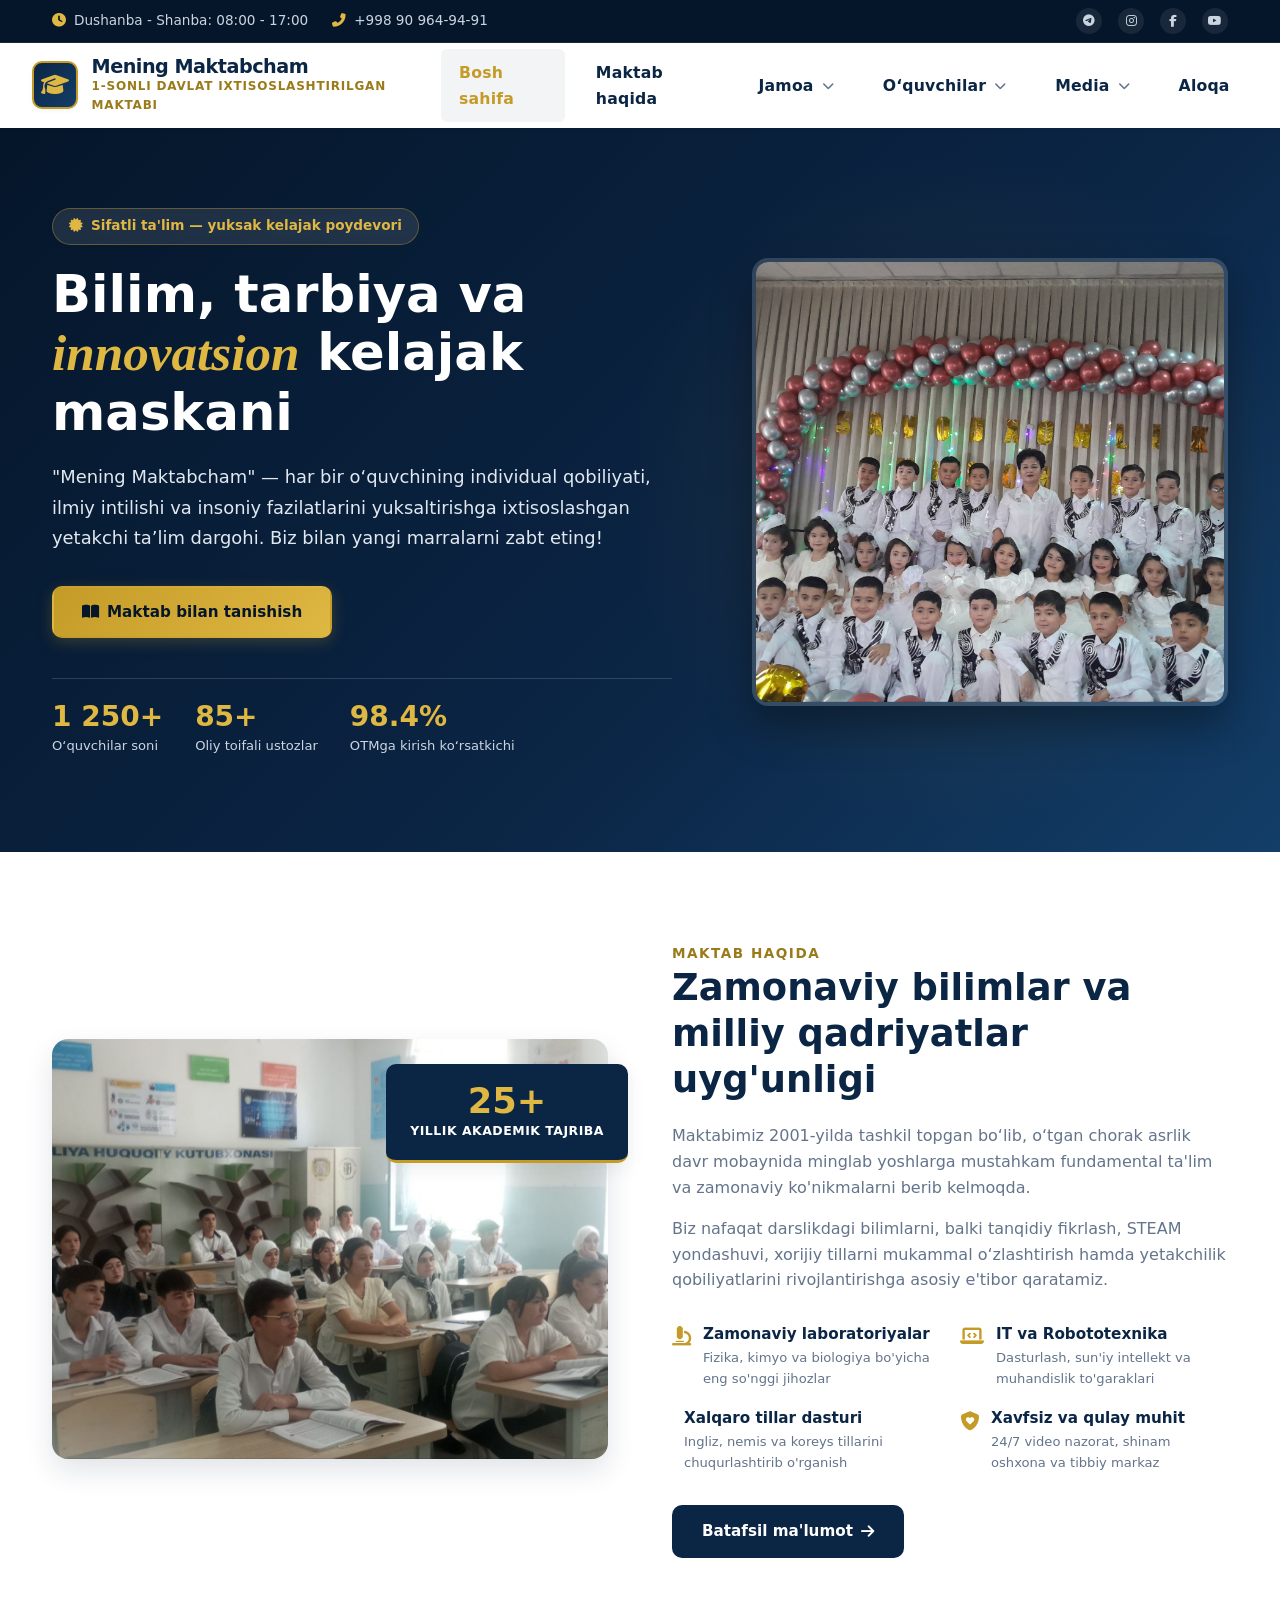
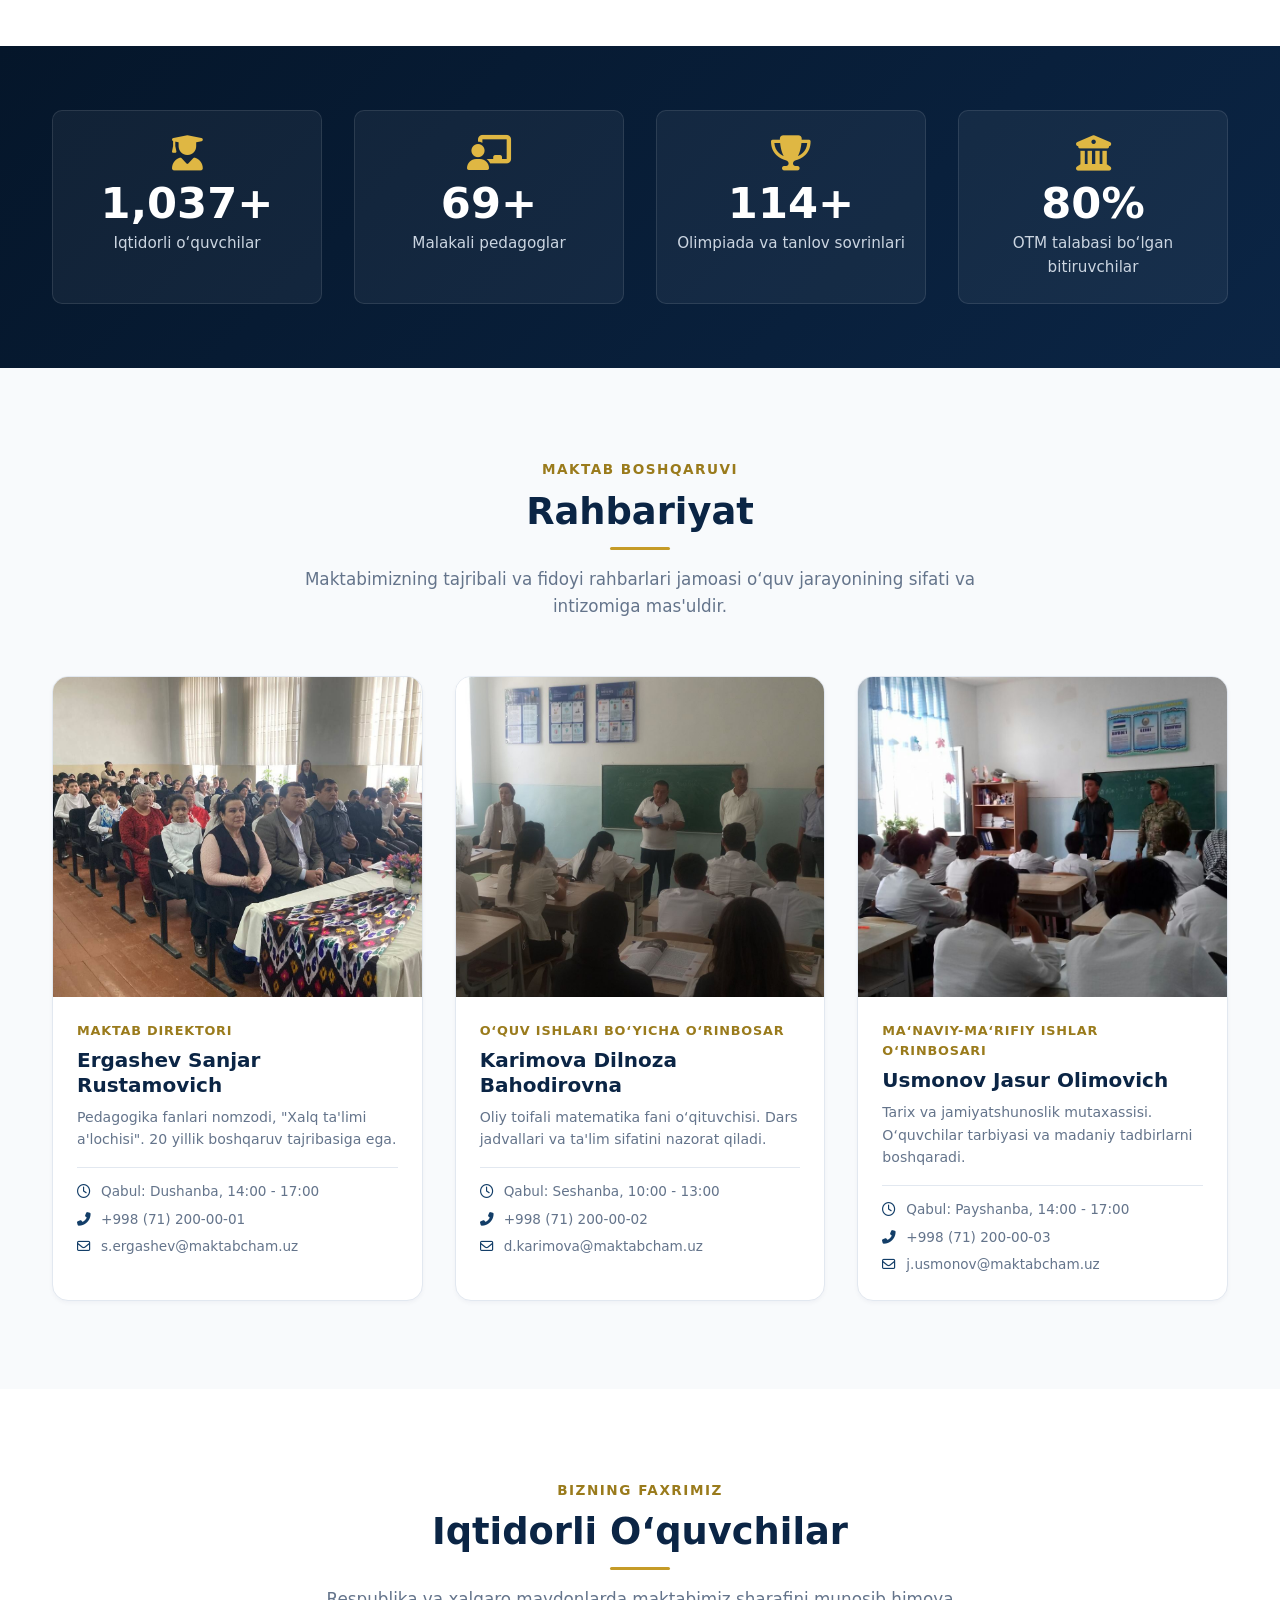
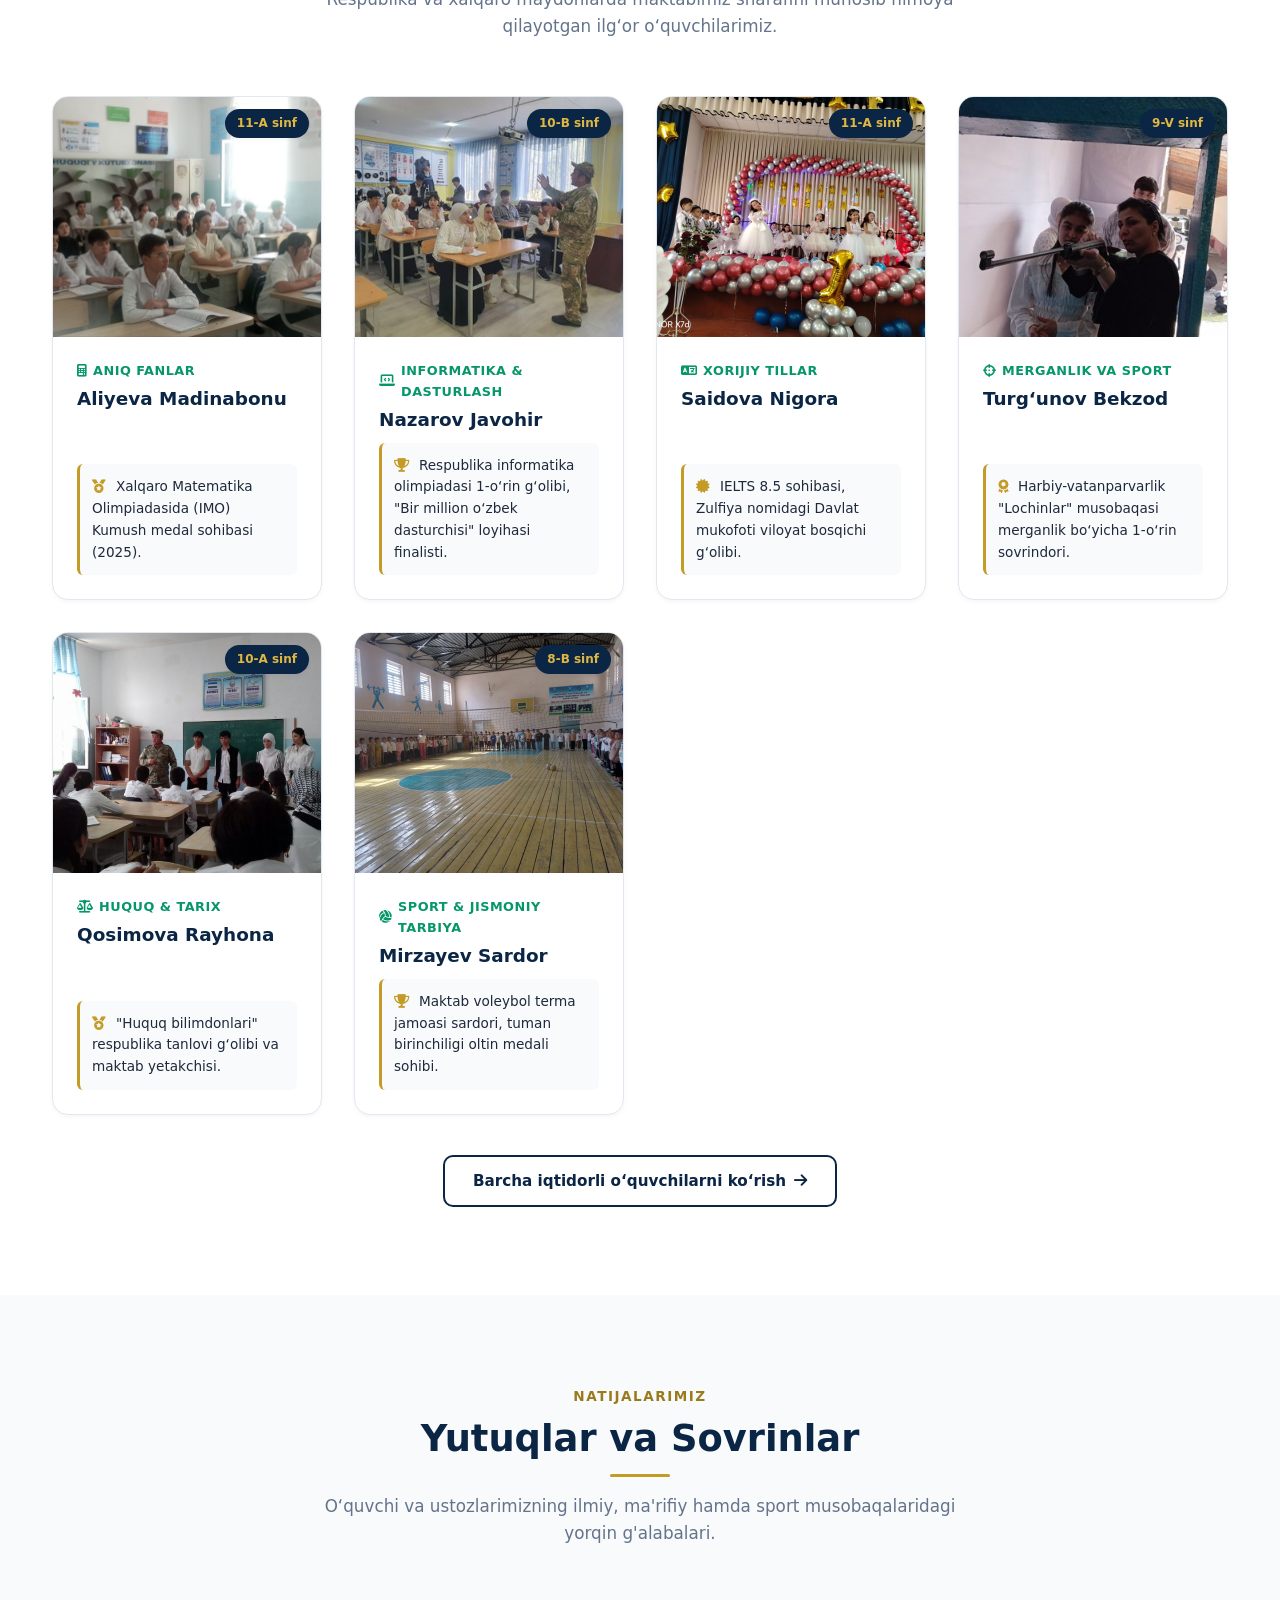
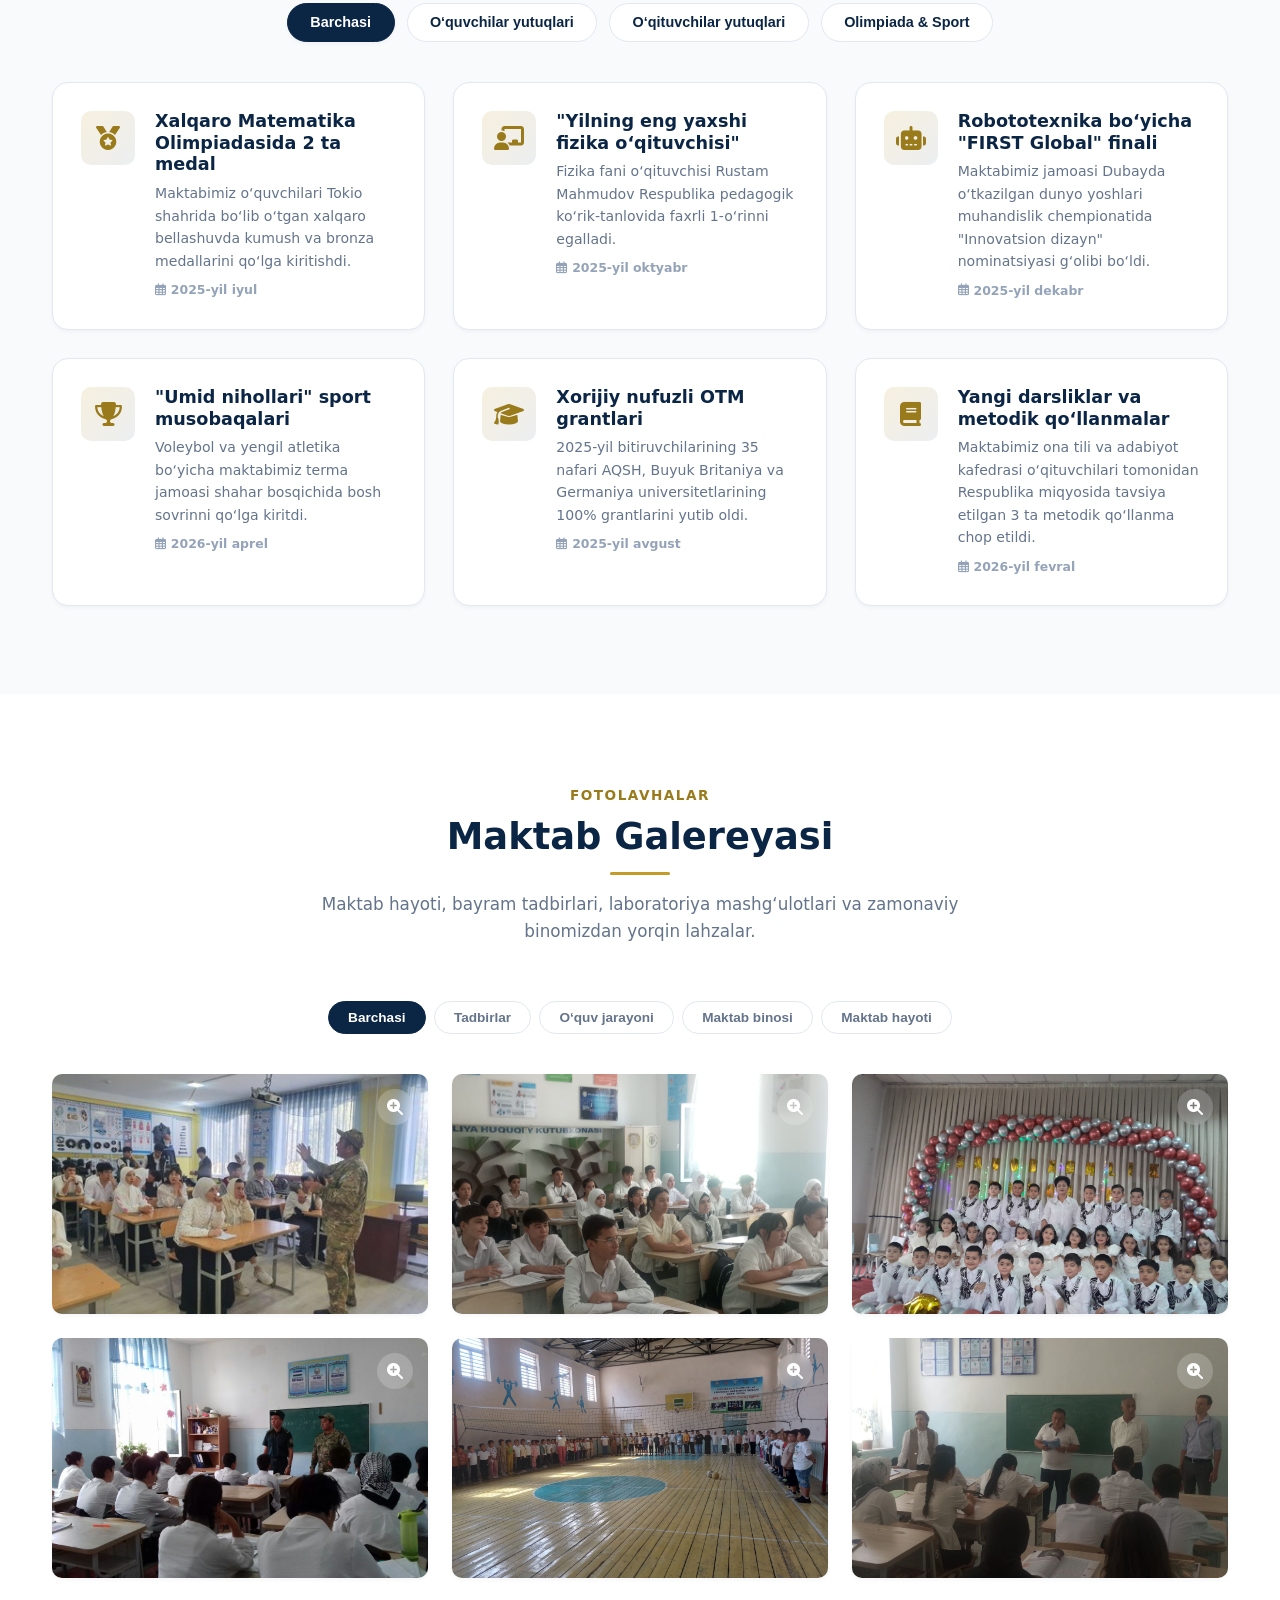
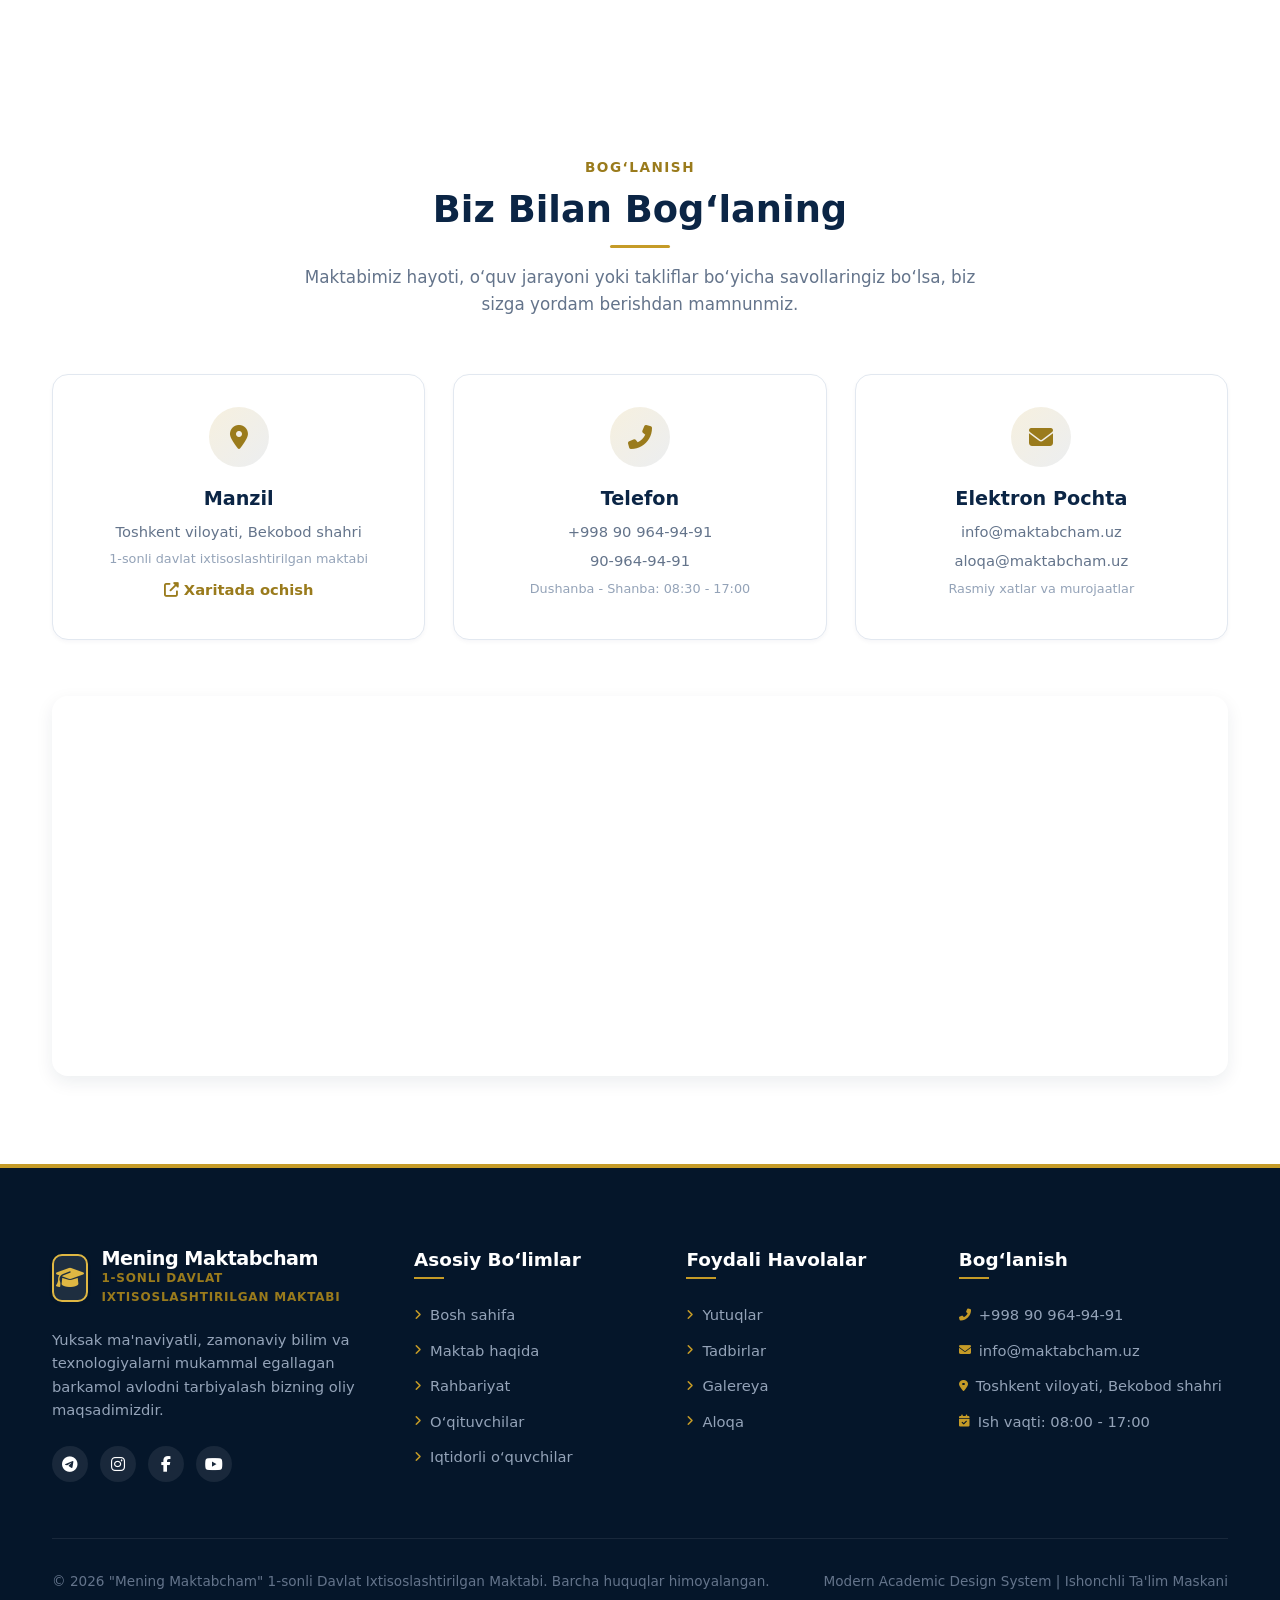
==== index.html @ 2c8b7057 "Add files via upload" ====
<!DOCTYPE html>
<html lang="uz">
<head>
  <meta charset="UTF-8">
  <meta name="viewport" content="width=device-width, initial-scale=1.0">
  <title>Mening Maktabcham — Zamonaviy Akademik Maktab</title>
  <!-- Favicon / Ikonka -->
  <link rel="icon" type="image/svg+xml" href="data:image/svg+xml,<svg xmlns='http://www.w3.org/2000/svg' viewBox='0 0 24 24' fill='%23C59B27'><path d='M12 3L1 9l4 2.18v6L12 21l7-3.82v-6l2-1.09V17h2V9L12 3zm6.82 6L12 12.72 5.18 9 12 5.28 18.82 9zM17 15.99l-5 2.73-5-2.73v-3.72L12 15l5-2.73v3.72z'/></svg>">
  <!-- FontAwesome Ikonkalari -->
  <link rel="stylesheet" href="https://cdnjs.cloudflare.com/ajax/libs/font-awesome/6.5.1/css/all.min.css">
  <!-- Asosiy CSS -->
  <link rel="stylesheet" href="css/style.css">
  <!-- Responsive CSS -->
  <link rel="stylesheet" href="css/responsive.css">
</head>
<body>

  <!-- ==================== 1. TOPBAR ==================== -->
  <div class="topbar">
    <div class="container">
      <div class="topbar-info">
        <span><i class="fas fa-clock"></i> Dushanba - Shanba: 08:00 - 17:00</span>
        <a href="tel:+998909649491"><i class="fas fa-phone-alt"></i> +998 90 964-94-91</a>
      </div>
      <div class="topbar-social">
        <a href="https://t.me" target="_blank" title="Telegram"><i class="fab fa-telegram-plane"></i></a>
        <a href="https://instagram.com" target="_blank" title="Instagram"><i class="fab fa-instagram"></i></a>
        <a href="https://facebook.com" target="_blank" title="Facebook"><i class="fab fa-facebook-f"></i></a>
        <a href="https://youtube.com" target="_blank" title="YouTube"><i class="fab fa-youtube"></i></a>
      </div>
    </div>
  </div>

  <!-- ==================== 2. NAVBAR ==================== -->
  <header class="navbar-wrapper">
    <div class="container">
      <nav class="navbar">
        <!-- Logo -->
        <a href="index.html" class="logo">
          <div class="logo-icon">
            <i class="fas fa-graduation-cap"></i>
          </div>
          <div class="logo-text">
            <span class="logo-title">Mening Maktabcham</span>
            <span class="logo-subtitle">1-sonli Davlat Ixtisoslashtirilgan Maktabi</span>
          </div>
        </a>

        <!-- Menyu punktlari -->
        <ul class="nav-menu">
          <li class="nav-item active">
            <a href="index.html" class="nav-link">Bosh sahifa</a>
          </li>
          <li class="nav-item">
            <a href="about.html" class="nav-link">Maktab haqida</a>
          </li>
          
          <!-- Dropdown: Jamoa -->
          <li class="nav-item has-dropdown">
            <a href="#" class="nav-link">
              Jamoa <i class="fas fa-chevron-down"></i>
            </a>
            <ul class="dropdown-menu">
              <li><a href="management.html" class="dropdown-item"><i class="fas fa-user-tie"></i> Rahbariyat</a></li>
              <li><a href="teachers.html" class="dropdown-item"><i class="fas fa-chalkboard-teacher"></i> O‘qituvchilar</a></li>
            </ul>
          </li>

          <!-- Dropdown: O'quvchilar -->
          <li class="nav-item has-dropdown">
            <a href="#" class="nav-link">
              O‘quvchilar <i class="fas fa-chevron-down"></i>
            </a>
            <ul class="dropdown-menu">
              <li><a href="students.html" class="dropdown-item"><i class="fas fa-user-graduate"></i> Iqtidorli o‘quvchilar</a></li>
              <li><a href="achievements.html" class="dropdown-item"><i class="fas fa-award"></i> Yutuqlar</a></li>
              <li><a href="events.html" class="dropdown-item"><i class="fas fa-calendar-alt"></i> Tadbirlar</a></li>
            </ul>
          </li>

          <!-- Dropdown: Media -->
          <li class="nav-item has-dropdown">
            <a href="#" class="nav-link">
              Media <i class="fas fa-chevron-down"></i>
            </a>
            <ul class="dropdown-menu">
              <li><a href="gallery.html" class="dropdown-item"><i class="fas fa-images"></i> Galereya</a></li>
            </ul>
          </li>

          <li class="nav-item">
            <a href="contact.html" class="nav-link">Aloqa</a>
          </li>
        </ul>

        <!-- Mobile Toggle -->
        <div class="nav-actions">
          <button class="mobile-toggle" aria-label="Menyuni ochish">
            <i class="fas fa-bars"></i>
          </button>
        </div>
      </nav>
    </div>
  </header>

  <!-- ==================== 3. HERO SECTION ==================== -->
  <section class="hero-section">
    <div class="container">
      <div class="hero-grid">
        <!-- Matn qismi -->
        <div class="hero-content">
          <div class="hero-badge">
            <i class="fas fa-certificate"></i> Sifatli ta'lim — yuksak kelajak poydevori
          </div>
          <h1 class="hero-title">
            Bilim, tarbiya va <span>innovatsion</span> kelajak maskani
          </h1>
          <p class="hero-desc">
            "Mening Maktabcham" — har bir o‘quvchining individual qobiliyati, ilmiy intilishi va insoniy fazilatlarini yuksaltirishga ixtisoslashgan yetakchi ta’lim dargohi. Biz bilan yangi marralarni zabt eting!
          </p>
          <div class="hero-btns">
            <a href="about.html" class="btn btn-primary">
              <i class="fas fa-book-open"></i> Maktab bilan tanishish
            </a>
          </div>
          <div class="hero-stats-row">
            <div class="hero-stat-item">
              <h4>1 250+</h4>
              <p>O‘quvchilar soni</p>
            </div>
            <div class="hero-stat-item">
              <h4>85+</h4>
              <p>Oliy toifali ustozlar</p>
            </div>
            <div class="hero-stat-item">
              <h4>98.4%</h4>
              <p>OTMga kirish ko‘rsatkichi</p>
            </div>
          </div>
        </div>

        <!-- Rasm qismi -->
        <div class="hero-media">
          <div class="hero-img-card">
            <img src="images/savodxonlik-bayrami-jamoa.jpg" alt="Maktab o'quvchilari va bayramona dars muhiti">
          </div>
        </div>
      </div>
    </div>
  </section>

  <!-- ==================== 4. MAKTAB HAQIDA SECTION ==================== -->
  <section class="about-section" id="maktab-haqida">
    <div class="container">
      <div class="about-grid">
        <div class="about-media">
          <div class="about-img-main">
            <img src="images/sinfxona-kutubxona-dars.jpg" alt="Maktab o'quvchilari dars jarayonida">
          </div>
          <div class="about-experience-badge">
            <span class="exp-num">25+</span>
            <span class="exp-text">Yillik Akademik Tajriba</span>
          </div>
        </div>

        <div class="about-content">
          <span class="subtitle">Maktab haqida</span>
          <h2>Zamonaviy bilimlar va milliy qadriyatlar uyg'unligi</h2>
          <p>
            Maktabimiz 2001-yilda tashkil topgan bo‘lib, o‘tgan chorak asrlik davr mobaynida minglab yoshlarga mustahkam fundamental ta'lim va zamonaviy ko'nikmalarni berib kelmoqda.
          </p>
          <p>
            Biz nafaqat darslikdagi bilimlarni, balki tanqidiy fikrlash, STEAM yondashuvi, xorijiy tillarni mukammal o‘zlashtirish hamda yetakchilik qobiliyatlarini rivojlantirishga asosiy e'tibor qaratamiz.
          </p>

          <div class="about-features">
            <div class="about-feature-item">
              <i class="fas fa-microscope"></i>
              <div>
                <h5>Zamonaviy laboratoriyalar</h5>
                <p>Fizika, kimyo va biologiya bo'yicha eng so'nggi jihozlar</p>
              </div>
            </div>
            <div class="about-feature-item">
              <i class="fas fa-laptop-code"></i>
              <div>
                <h5>IT va Robototexnika</h5>
                <p>Dasturlash, sun'iy intellekt va muhandislik to'garaklari</p>
              </div>
            </div>
            <div class="about-feature-item">
              <i class="fas fa-globe-amerikas"></i>
              <div>
                <h5>Xalqaro tillar dasturi</h5>
                <p>Ingliz, nemis va koreys tillarini chuqurlashtirib o'rganish</p>
              </div>
            </div>
            <div class="about-feature-item">
              <i class="fas fa-shield-heart"></i>
              <div>
                <h5>Xavfsiz va qulay muhit</h5>
                <p>24/7 video nazorat, shinam oshxona va tibbiy markaz</p>
              </div>
            </div>
          </div>

          <a href="about.html" class="btn btn-navy">
            Batafsil ma'lumot <i class="fas fa-arrow-right"></i>
          </a>
        </div>
      </div>
    </div>
  </section>

  <!-- ==================== 5. STATISTIKA BANNERI ==================== -->
  <section class="stats-banner">
    <div class="container">
      <div class="stats-grid">
        <div class="stat-box">
          <i class="fas fa-user-graduate stat-icon"></i>
          <div class="stat-number" data-target="1250" data-suffix="+">0</div>
          <div class="stat-label">Iqtidorli o‘quvchilar</div>
        </div>
        <div class="stat-box">
          <i class="fas fa-chalkboard-teacher stat-icon"></i>
          <div class="stat-number" data-target="85" data-suffix="+">0</div>
          <div class="stat-label">Malakali pedagoglar</div>
        </div>
        <div class="stat-box">
          <i class="fas fa-trophy stat-icon"></i>
          <div class="stat-number" data-target="140" data-suffix="+">0</div>
          <div class="stat-label">Olimpiada va tanlov sovrinlari</div>
        </div>
        <div class="stat-box">
          <i class="fas fa-university stat-icon"></i>
          <div class="stat-number" data-target="98" data-suffix="%">0</div>
          <div class="stat-label">OTM talabasi bo‘lgan bitiruvchilar</div>
        </div>
      </div>
    </div>
  </section>

  <!-- ==================== 6. RAHBARIYAT SECTION ==================== -->
  <section class="management-section" id="rahbariyat">
    <div class="container">
      <div class="section-header">
        <span class="section-subtitle">Maktab boshqaruvi</span>
        <h2 class="section-title">Rahbariyat</h2>
        <p class="section-desc">
          Maktabimizning tajribali va fidoyi rahbarlari jamoasi o‘quv jarayonining sifati va intizomiga mas'uldir.
        </p>
      </div>

      <div class="leadership-grid">
        <!-- Direktor -->
        <div class="leader-card">
          <div class="leader-img-wrapper">
            <img src="images/rahbariyat-yigilish.jpg" alt="Maktab direktori va rahbariyat">
          </div>
          <div class="leader-info">
            <span class="leader-role">Maktab Direktori</span>
            <h3 class="leader-name">Ergashev Sanjar Rustamovich</h3>
            <p style="font-size: 0.88rem;">Pedagogika fanlari nomzodi, "Xalq ta'limi a'lochisi". 20 yillik boshqaruv tajribasiga ega.</p>
            <div class="leader-meta">
              <span><i class="far fa-clock"></i> Qabul: Dushanba, 14:00 - 17:00</span>
              <span><i class="fas fa-phone-alt"></i> +998 (71) 200-00-01</span>
              <span><i class="far fa-envelope"></i> s.ergashev@maktabcham.uz</span>
            </div>
          </div>
        </div>

        <!-- O'rinbosar 1 -->
        <div class="leader-card">
          <div class="leader-img-wrapper">
            <img src="images/rahbariyat-ochiq-dars.jpg" alt="O‘quv ishlari bo‘yicha direktor o‘rinbosari">
          </div>
          <div class="leader-info">
            <span class="leader-role">O‘quv ishlari bo‘yicha o‘rinbosar</span>
            <h3 class="leader-name">Karimova Dilnoza Bahodirovna</h3>
            <p style="font-size: 0.88rem;">Oliy toifali matematika fani o‘qituvchisi. Dars jadvallari va ta'lim sifatini nazorat qiladi.</p>
            <div class="leader-meta">
              <span><i class="far fa-clock"></i> Qabul: Seshanba, 10:00 - 13:00</span>
              <span><i class="fas fa-phone-alt"></i> +998 (71) 200-00-02</span>
              <span><i class="far fa-envelope"></i> d.karimova@maktabcham.uz</span>
            </div>
          </div>
        </div>

        <!-- O'rinbosar 2 -->
        <div class="leader-card">
          <div class="leader-img-wrapper">
            <img src="images/chqbt-darsi-harbiy.jpg" alt="Ma'naviy-ma'rifiy ishlar bo'yicha direktor o'rinbosari">
          </div>
          <div class="leader-info">
            <span class="leader-role">Ma‘naviy-ma‘rifiy ishlar o‘rinbosari</span>
            <h3 class="leader-name">Usmonov Jasur Olimovich</h3>
            <p style="font-size: 0.88rem;">Tarix va jamiyatshunoslik mutaxassisi. O‘quvchilar tarbiyasi va madaniy tadbirlarni boshqaradi.</p>
            <div class="leader-meta">
              <span><i class="far fa-clock"></i> Qabul: Payshanba, 14:00 - 17:00</span>
              <span><i class="fas fa-phone-alt"></i> +998 (71) 200-00-03</span>
              <span><i class="far fa-envelope"></i> j.usmonov@maktabcham.uz</span>
            </div>
          </div>
        </div>
      </div>
    </div>
  </section>

  <!-- ==================== 7. IQTIDORLI O'QUVCHILAR SECTION ==================== -->
  <section class="students-section" id="o-quvchilar">
    <div class="container">
      <div class="section-header">
        <span class="section-subtitle">Bizning faxrimiz</span>
        <h2 class="section-title">Iqtidorli O‘quvchilar</h2>
        <p class="section-desc">
          Respublika va xalqaro maydonlarda maktabimiz sharafini munosib himoya qilayotgan ilg‘or o‘quvchilarimiz.
        </p>
      </div>

      <div class="students-grid">
        <!-- O'quvchi 1 -->
        <div class="student-card">
          <div class="student-header">
            <img src="images/sinfxona-kutubxona-dars.jpg" alt="Iqtidorli o‘quvchilar darsda">
            <span class="student-grade-badge">11-A sinf</span>
          </div>
          <div class="student-body">
            <span class="student-field"><i class="fas fa-calculator"></i> Aniq fanlar</span>
            <h4 class="student-name">Aliyeva Madinabonu</h4>
            <div class="student-achievement">
              <i class="fas fa-medal"></i> Xalqaro Matematika Olimpiadasida (IMO) Kumush medal sohibasi (2025).
            </div>
          </div>
        </div>

        <!-- O'quvchi 2 -->
        <div class="student-card">
          <div class="student-header">
            <img src="images/smart-sinf-dars.jpg" alt="Informatika va texnologiya darsi">
            <span class="student-grade-badge">10-B sinf</span>
          </div>
          <div class="student-body">
            <span class="student-field"><i class="fas fa-laptop-code"></i> Informatika & Dasturlash</span>
            <h4 class="student-name">Nazarov Javohir</h4>
            <div class="student-achievement">
              <i class="fas fa-trophy"></i> Respublika informatika olimpiadasi 1-o‘rin g‘olibi, "Bir million o‘zbek dasturchisi" loyihasi finalisti.
            </div>
          </div>
        </div>

        <!-- O'quvchi 3 -->
        <div class="student-card">
          <div class="student-header">
            <img src="images/alifbe-bayrami-sahna.jpg" alt="Ijodkor o'quvchilar">
            <span class="student-grade-badge">11-A sinf</span>
          </div>
          <div class="student-body">
            <span class="student-field"><i class="fas fa-language"></i> Xorijiy tillar</span>
            <h4 class="student-name">Saidova Nigora</h4>
            <div class="student-achievement">
              <i class="fas fa-certificate"></i> IELTS 8.5 sohibasi, Zulfiya nomidagi Davlat mukofoti viloyat bosqichi g‘olibi.
            </div>
          </div>
        </div>

        <!-- O'quvchi 4 -->
        <div class="student-card">
          <div class="student-header">
            <img src="images/oq-otish-mashguloti.jpg" alt="Harbiy-vatanparvarlik va merganlik">
            <span class="student-grade-badge">9-V sinf</span>
          </div>
          <div class="student-body">
            <span class="student-field"><i class="fas fa-crosshairs"></i> Merganlik va sport</span>
            <h4 class="student-name">Turg‘unov Bekzod</h4>
            <div class="student-achievement">
              <i class="fas fa-award"></i> Harbiy-vatanparvarlik "Lochinlar" musobaqasi merganlik bo‘yicha 1-o‘rin sovrindori.
            </div>
          </div>
        </div>

        <!-- O'quvchi 5 -->
        <div class="student-card">
          <div class="student-header">
            <img src="images/vatanparvarlik-darsi.jpg" alt="Ijtimoiy-siyosiy bilimlar">
            <span class="student-grade-badge">10-A sinf</span>
          </div>
          <div class="student-body">
            <span class="student-field"><i class="fas fa-balance-scale"></i> Huquq & Tarix</span>
            <h4 class="student-name">Qosimova Rayhona</h4>
            <div class="student-achievement">
              <i class="fas fa-medal"></i> "Huquq bilimdonlari" respublika tanlovi g‘olibi va maktab yetakchisi.
            </div>
          </div>
        </div>

        <!-- O'quvchi 6 -->
        <div class="student-card">
          <div class="student-header">
            <img src="images/sport-zali-voleybol.jpg" alt="Sportchi o'quvchilar">
            <span class="student-grade-badge">8-B sinf</span>
          </div>
          <div class="student-body">
            <span class="student-field"><i class="fas fa-volleyball-ball"></i> Sport & Jismoniy tarbiya</span>
            <h4 class="student-name">Mirzayev Sardor</h4>
            <div class="student-achievement">
              <i class="fas fa-trophy"></i> Maktab voleybol terma jamoasi sardori, tuman birinchiligi oltin medali sohibi.
            </div>
          </div>
        </div>
      </div>

      <div style="text-align: center; margin-top: 2.5rem;">
        <a href="students.html" class="btn btn-outline">
          Barcha iqtidorli o‘quvchilarni ko‘rish <i class="fas fa-arrow-right"></i>
        </a>
      </div>
    </div>
  </section>

  <!-- ==================== 8. YUTUQLAR SECTION ==================== -->
  <section class="achievements-section" id="yutuqlar">
    <div class="container">
      <div class="section-header">
        <span class="section-subtitle">Natijalarimiz</span>
        <h2 class="section-title">Yutuqlar va Sovrinlar</h2>
        <p class="section-desc">
          O‘quvchi va ustozlarimizning ilmiy, ma'rifiy hamda sport musobaqalaridagi yorqin g'alabalari.
        </p>
      </div>

      <!-- Tablar -->
      <div class="achievements-tabs">
        <button class="tab-btn active" data-tab="all">Barchasi</button>
        <button class="tab-btn" data-tab="students">O‘quvchilar yutuqlari</button>
        <button class="tab-btn" data-tab="teachers">O‘qituvchilar yutuqlari</button>
        <button class="tab-btn" data-tab="olympiad">Olimpiada & Sport</button>
      </div>

      <div class="achievements-grid">
        <!-- Yutuq 1 -->
        <div class="achievement-card" data-category="olympiad">
          <div class="achieve-icon-box">
            <i class="fas fa-medal"></i>
          </div>
          <div class="achieve-content">
            <h4>Xalqaro Matematika Olimpiadasida 2 ta medal</h4>
            <p>Maktabimiz o‘quvchilari Tokio shahrida bo‘lib o‘tgan xalqaro bellashuvda kumush va bronza medallarini qo‘lga kiritishdi.</p>
            <div class="achieve-date"><i class="far fa-calendar-alt"></i> 2025-yil iyul</div>
          </div>
        </div>

        <!-- Yutuq 2 -->
        <div class="achievement-card" data-category="teachers">
          <div class="achieve-icon-box">
            <i class="fas fa-chalkboard-teacher"></i>
          </div>
          <div class="achieve-content">
            <h4>"Yilning eng yaxshi fizika o‘qituvchisi"</h4>
            <p>Fizika fani o‘qituvchisi Rustam Mahmudov Respublika pedagogik ko‘rik-tanlovida faxrli 1-o‘rinni egalladi.</p>
            <div class="achieve-date"><i class="far fa-calendar-alt"></i> 2025-yil oktyabr</div>
          </div>
        </div>

        <!-- Yutuq 3 -->
        <div class="achievement-card" data-category="students">
          <div class="achieve-icon-box">
            <i class="fas fa-robot"></i>
          </div>
          <div class="achieve-content">
            <h4>Robototexnika bo‘yicha "FIRST Global" finali</h4>
            <p>Maktabimiz jamoasi Dubayda o‘tkazilgan dunyo yoshlari muhandislik chempionatida "Innovatsion dizayn" nominatsiyasi g‘olibi bo‘ldi.</p>
            <div class="achieve-date"><i class="far fa-calendar-alt"></i> 2025-yil dekabr</div>
          </div>
        </div>

        <!-- Yutuq 4 -->
        <div class="achievement-card" data-category="olympiad">
          <div class="achieve-icon-box">
            <i class="fas fa-trophy"></i>
          </div>
          <div class="achieve-content">
            <h4>"Umid nihollari" sport musobaqalari</h4>
            <p>Voleybol va yengil atletika bo‘yicha maktabimiz terma jamoasi shahar bosqichida bosh sovrinni qo‘lga kiritdi.</p>
            <div class="achieve-date"><i class="far fa-calendar-alt"></i> 2026-yil aprel</div>
          </div>
        </div>

        <!-- Yutuq 5 -->
        <div class="achievement-card" data-category="students">
          <div class="achieve-icon-box">
            <i class="fas fa-graduation-cap"></i>
          </div>
          <div class="achieve-content">
            <h4>Xorijiy nufuzli OTM grantlari</h4>
            <p>2025-yil bitiruvchilarining 35 nafari AQSH, Buyuk Britaniya va Germaniya universitetlarining 100% grantlarini yutib oldi.</p>
            <div class="achieve-date"><i class="far fa-calendar-alt"></i> 2025-yil avgust</div>
          </div>
        </div>

        <!-- Yutuq 6 -->
        <div class="achievement-card" data-category="teachers">
          <div class="achieve-icon-box">
            <i class="fas fa-book"></i>
          </div>
          <div class="achieve-content">
            <h4>Yangi darsliklar va metodik qo‘llanmalar</h4>
            <p>Maktabimiz ona tili va adabiyot kafedrasi o‘qituvchilari tomonidan Respublika miqyosida tavsiya etilgan 3 ta metodik qo‘llanma chop etildi.</p>
            <div class="achieve-date"><i class="far fa-calendar-alt"></i> 2026-yil fevral</div>
          </div>
        </div>
      </div>
    </div>
  </section>

  <!-- ==================== 9. GALEREYA SECTION ==================== -->
  <section class="gallery-section" id="galereya">
    <div class="container">
      <div class="section-header">
        <span class="section-subtitle">Fotolavhalar</span>
        <h2 class="section-title">Maktab Galereyasi</h2>
        <p class="section-desc">
          Maktab hayoti, bayram tadbirlari, laboratoriya mashg‘ulotlari va zamonaviy binomizdan yorqin lahzalar.
        </p>
      </div>

      <!-- Galereya Filtrlari -->
      <div class="gallery-filters">
        <button class="filter-btn active" data-filter="all">Barchasi</button>
        <button class="filter-btn" data-filter="events">Tadbirlar</button>
        <button class="filter-btn" data-filter="education">O‘quv jarayoni</button>
        <button class="filter-btn" data-filter="campus">Maktab binosi</button>
        <button class="filter-btn" data-filter="life">Maktab hayoti</button>
      </div>

      <!-- Grid -->
      <div class="gallery-grid">
        <div class="gallery-item" data-category="education">
          <img src="images/smart-sinf-dars.jpg" alt="Smart sinfxona va zamonaviy ta'lim">
          <div class="gallery-overlay">
            <h5>Interaktiv Smart Sinfxona</h5>
            <span>O‘quv jarayoni</span>
          </div>
          <div class="gallery-zoom-icon"><i class="fas fa-search-plus"></i></div>
        </div>

        <div class="gallery-item" data-category="campus">
          <img src="images/sinfxona-kutubxona-dars.jpg" alt="Huquqiy kutubxona va dars jarayoni">
          <div class="gallery-overlay">
            <h5>Huquqiy Kutubxona va Dars Mashg‘uloti</h5>
            <span>Maktab binosi</span>
          </div>
          <div class="gallery-zoom-icon"><i class="fas fa-search-plus"></i></div>
        </div>

        <div class="gallery-item" data-category="events">
          <img src="images/savodxonlik-bayrami-jamoa.jpg" alt="Savodxonlik bayrami">
          <div class="gallery-overlay">
            <h5>Savodxonlik va Alifbe Bayrami</h5>
            <span>Tadbirlar</span>
          </div>
          <div class="gallery-zoom-icon"><i class="fas fa-search-plus"></i></div>
        </div>

        <div class="gallery-item" data-category="education">
          <img src="images/chqbt-darsi-harbiy.jpg" alt="ChQBT va harbiy-vatanparvarlik darsi">
          <div class="gallery-overlay">
            <h5>Harbiy-vatanparvarlik Mashg‘uloti</h5>
            <span>O‘quv jarayoni</span>
          </div>
          <div class="gallery-zoom-icon"><i class="fas fa-search-plus"></i></div>
        </div>

        <div class="gallery-item" data-category="campus">
          <img src="images/sport-zali-voleybol.jpg" alt="Maktab sport zali va jismoniy tarbiya">
          <div class="gallery-overlay">
            <h5>Maktab Yopiq Sport Majmuasi</h5>
            <span>Maktab binosi</span>
          </div>
          <div class="gallery-zoom-icon"><i class="fas fa-search-plus"></i></div>
        </div>

        <div class="gallery-item" data-category="life">
          <img src="images/rahbariyat-ochiq-dars.jpg" alt="Maktab ma'muriyati va o'quvchilar">
          <div class="gallery-overlay">
            <h5>Ustozlar va O‘quvchilar Muloqoti</h5>
            <span>Maktab hayoti</span>
          </div>
          <div class="gallery-zoom-icon"><i class="fas fa-search-plus"></i></div>
        </div>
      </div>
    </div>
  </section>

  <!-- ==================== 10. ALOQA SECTION ==================== -->
  <section class="contact-section" id="aloqa">
    <div class="container">
      <div class="section-header">
        <span class="section-subtitle">Bog‘lanish</span>
        <h2 class="section-title">Biz Bilan Bog‘laning</h2>
        <p class="section-desc">
          Maktabimiz hayoti, o‘quv jarayoni yoki takliflar bo‘yicha savollaringiz bo‘lsa, biz sizga yordam berishdan mamnunmiz.
        </p>
      </div>

      <!-- 3 ta Aloqa Kartasi: Manzil, Telefon, Email -->
      <div class="contact-cards-grid">
        <div class="contact-card">
          <div class="contact-card-icon"><i class="fas fa-map-marker-alt"></i></div>
          <h4>Manzil</h4>
          <p>Toshkent viloyati, Bekobod shahri</p>
          <span>1-sonli davlat ixtisoslashtirilgan maktabi</span>
          <p style="margin-top: 0.5rem;"><a href="https://maps.app.goo.gl/wPxyUNvL22m6NCpM7" target="_blank" style="color: var(--gold-dark); font-weight: 600;"><i class="fas fa-external-link-alt"></i> Xaritada ochish</a></p>
        </div>

        <div class="contact-card">
          <div class="contact-card-icon"><i class="fas fa-phone-alt"></i></div>
          <h4>Telefon</h4>
          <p><a href="tel:+998909649491">+998 90 964-94-91</a></p>
          <p><a href="tel:+998909649491">90-964-94-91</a></p>
          <span>Dushanba - Shanba: 08:30 - 17:00</span>
        </div>

        <div class="contact-card">
          <div class="contact-card-icon"><i class="fas fa-envelope"></i></div>
          <h4>Elektron Pochta</h4>
          <p><a href="mailto:info@maktabcham.uz">info@maktabcham.uz</a></p>
          <p><a href="mailto:aloqa@maktabcham.uz">aloqa@maktabcham.uz</a></p>
          <span>Rasmiy xatlar va murojaatlar</span>
        </div>
      </div>

      <!-- Xarita bloki -->
      <div class="map-container">
        <iframe 
          src="https://www.google.com/maps/embed?pb=!1m18!1m12!1m3!1d541.9589387875716!2d69.22824122444612!3d40.21341276510296!2m3!1f0!2f0!3f0!3m2!1i1024!2i768!4f13.1!3m3!1m2!1s0x38b1962e4a4b03f3%3A0xf1cf142454fe00fd!2z0JHQtdC60LDQsdCw0LQsINCi0LDRiNC60LXQvdGC0YHQutCw0Y8g0L7QsdC70LDRgdGC0YwsINCj0LfQsdC10LrQuNGB0YLQsNC9!5e1!3m2!1sru!2s!4v1788614522277!5m2!1sru!2s" 
          width="100%" 
          height="100%" 
          style="border:0;" 
          allowfullscreen="" 
          loading="lazy" 
          referrerpolicy="strict-origin-when-cross-origin"
          title="1-sonli Maktab xaritadagi joylashuvi (Bekobod)">
        </iframe>
      </div>
    </div>
  </section>

  <!-- ==================== 11. FOOTER ==================== -->
  <footer class="footer">
    <div class="container">
      <div class="footer-grid">
        <!-- 1-ustun: Maktab haqida qisqacha -->
        <div class="footer-brand">
          <a href="index.html" class="logo">
            <div class="logo-icon" style="background: rgba(255,255,255,0.1); border-color: var(--gold-light);">
              <i class="fas fa-graduation-cap"></i>
            </div>
            <div class="logo-text">
              <span class="logo-title">Mening Maktabcham</span>
              <span class="logo-subtitle">1-sonli Davlat Ixtisoslashtirilgan Maktabi</span>
            </div>
          </a>
          <p>
            Yuksak ma'naviyatli, zamonaviy bilim va texnologiyalarni mukammal egallagan barkamol avlodni tarbiyalash bizning oliy maqsadimizdir.
          </p>
          <div class="footer-social-links">
            <a href="https://t.me" target="_blank"><i class="fab fa-telegram-plane"></i></a>
            <a href="https://instagram.com" target="_blank"><i class="fab fa-instagram"></i></a>
            <a href="https://facebook.com" target="_blank"><i class="fab fa-facebook-f"></i></a>
            <a href="https://youtube.com" target="_blank"><i class="fab fa-youtube"></i></a>
          </div>
        </div>

        <!-- 2-ustun: Asosiy sahifalar -->
        <div class="footer-col">
          <h4>Asosiy Bo‘limlar</h4>
          <ul class="footer-links">
            <li><a href="index.html"><i class="fas fa-angle-right"></i> Bosh sahifa</a></li>
            <li><a href="about.html"><i class="fas fa-angle-right"></i> Maktab haqida</a></li>
            <li><a href="management.html"><i class="fas fa-angle-right"></i> Rahbariyat</a></li>
            <li><a href="teachers.html"><i class="fas fa-angle-right"></i> O‘qituvchilar</a></li>
            <li><a href="students.html"><i class="fas fa-angle-right"></i> Iqtidorli o‘quvchilar</a></li>
          </ul>
        </div>

        <!-- 3-ustun: Tezkor havolalar -->
        <div class="footer-col">
          <h4>Foydali Havolalar</h4>
          <ul class="footer-links">
            <li><a href="achievements.html"><i class="fas fa-angle-right"></i> Yutuqlar</a></li>
            <li><a href="events.html"><i class="fas fa-angle-right"></i> Tadbirlar</a></li>
            <li><a href="gallery.html"><i class="fas fa-angle-right"></i> Galereya</a></li>
            <li><a href="contact.html"><i class="fas fa-angle-right"></i> Aloqa</a></li>
          </ul>
        </div>

        <!-- 4-ustun: Tezkor aloqa -->
        <div class="footer-col">
          <h4>Bog‘lanish</h4>
          <ul class="footer-links">
            <li><a href="tel:+998909649491"><i class="fas fa-phone-alt"></i> +998 90 964-94-91</a></li>
            <li><a href="mailto:info@maktabcham.uz"><i class="fas fa-envelope"></i> info@maktabcham.uz</a></li>
            <li><a href="#"><i class="fas fa-map-marker-alt"></i> Toshkent viloyati, Bekobod shahri</a></li>
            <li><a href="#"><i class="fas fa-calendar-check"></i> Ish vaqti: 08:00 - 17:00</a></li>
          </ul>
        </div>
      </div>

      <div class="footer-bottom">
        <p>&copy; 2026 "Mening Maktabcham" 1-sonli Davlat Ixtisoslashtirilgan Maktabi. Barcha huquqlar himoyalangan.</p>
        <p>Modern Academic Design System | Ishonchli Ta'lim Maskani</p>
      </div>
    </div>
  </footer>

  <!-- Lightbox Modal konteyneri -->
  <div class="lightbox-modal">
    <div class="lightbox-content">
      <span class="lightbox-close">&times;</span>
      <img src="" alt="Kattalashtirilgan rasm" id="lightbox-img">
      <div class="lightbox-caption" id="lightbox-caption"></div>
    </div>
  </div>

  <!-- Skriptlar -->
  <script src="js/main.js"></script>
  <script src="js/gallery.js"></script>
</body>
</html>
---- css/style.css ----
/* ==========================================================================
   MENING MAKTABCHAM - Modern Academic Style
   Asosiy CSS fayli
   ========================================================================== */

/* Lokal Zamonaviy Tizim Shriftlari (Sakrash va kechikishlarni bartaraf etish uchun) */
:root {
  /* Asosiy Ranglar */
  --navy-primary: #0B2545;
  --navy-dark: #05162A;
  --navy-light: #133E68;
  --navy-soft: #1D4E89;
  
  /* Accent Ranglar */
  --gold-primary: #C59B27;
  --gold-light: #DFB743;
  --gold-dark: #9A7B1C;
  --emerald: #10B981;
  --emerald-dark: #059669;

  /* Fon va Neytral Ranglar */
  --bg-white: #FFFFFF;
  --bg-light: #F8FAFC;
  --bg-gray: #F1F5F9;
  --card-bg: #FFFFFF;
  --card-border: #E2E8F0;
  --border-light: rgba(226, 232, 240, 0.8);

  /* Matn Ranglari */
  --text-main: #1E293B;
  --text-muted: #64748B;
  --text-light: #94A3B8;
  --text-white: #FFFFFF;

  /* Lokal Tipografiya (0ms yuklanish, FOUT/sakrash umuman bo'lmaydi) */
  --font-main: system-ui, -apple-system, 'Segoe UI', Roboto, 'Helvetica Neue', Arial, sans-serif;
  --font-serif: Georgia, 'Times New Roman', serif;
  --font-text: system-ui, -apple-system, 'Segoe UI', Roboto, 'Helvetica Neue', Arial, sans-serif;

  /* Soyalar */
  --shadow-sm: 0 2px 4px rgba(11, 37, 69, 0.04);
  --shadow-md: 0 6px 18px rgba(11, 37, 69, 0.08);
  --shadow-lg: 0 12px 28px rgba(11, 37, 69, 0.12);
  --shadow-gold: 0 4px 15px rgba(197, 155, 39, 0.25);

  /* Tranzitlar va radius */
  --radius-sm: 6px;
  --radius-md: 10px;
  --radius-lg: 16px;
  --radius-full: 9999px;
  --transition: all 0.3s cubic-bezier(0.4, 0, 0.2, 1);
}

/* Reset va baza */
* {
  margin: 0;
  padding: 0;
  box-sizing: border-box;
}

html {
  scroll-behavior: smooth;
  font-size: 16px;
}

body {
  font-family: var(--font-main);
  background-color: var(--bg-light);
  color: var(--text-main);
  line-height: 1.6;
  overflow-x: hidden;
  -webkit-font-smoothing: antialiased;
  opacity: 0;
  animation: pageFadeIn 0.3s ease-out forwards;
}

@keyframes pageFadeIn {
  from {
    opacity: 0;
    transform: translateY(6px);
  }
  to {
    opacity: 1;
    transform: translateY(0);
  }
}

body.page-exit {
  opacity: 0;
  transform: translateY(-6px);
  transition: opacity 0.22s ease, transform 0.22s ease;
}

h1, h2, h3, h4, h5, h6 {
  color: var(--navy-primary);
  font-weight: 700;
  line-height: 1.25;
}

p {
  color: var(--text-muted);
  font-family: var(--font-text);
  margin-bottom: 1rem;
}

a {
  text-decoration: none;
  color: inherit;
  transition: var(--transition);
}

ul {
  list-style: none;
}

img {
  max-width: 100%;
  height: auto;
  display: block;
}

.container {
  width: 100%;
  max-width: 1240px;
  margin: 0 auto;
  padding: 0 1.5rem;
}

/* Tugmalar & Noutlar */
.btn {
  display: inline-flex;
  align-items: center;
  justify-content: center;
  gap: 0.5rem;
  padding: 0.75rem 1.75rem;
  border-radius: var(--radius-md);
  font-family: var(--font-main);
  font-size: 0.95rem;
  font-weight: 600;
  cursor: pointer;
  transition: var(--transition);
  border: 2px solid transparent;
}

.btn-primary {
  background: linear-gradient(135deg, var(--gold-primary), var(--gold-light));
  color: var(--navy-dark);
  box-shadow: var(--shadow-gold);
}

.btn-primary:hover {
  background: linear-gradient(135deg, var(--gold-light), var(--gold-primary));
  transform: translateY(-2px);
  box-shadow: 0 6px 20px rgba(197, 155, 39, 0.35);
  color: var(--navy-dark);
}

.btn-navy {
  background-color: var(--navy-primary);
  color: var(--text-white);
}

.btn-navy:hover {
  background-color: var(--navy-light);
  transform: translateY(-2px);
  box-shadow: var(--shadow-md);
  color: var(--text-white);
}

.btn-outline {
  background-color: transparent;
  color: var(--navy-primary);
  border-color: var(--navy-primary);
}

.btn-outline:hover {
  background-color: var(--navy-primary);
  color: var(--text-white);
}

.btn-outline-white {
  background-color: transparent;
  color: var(--text-white);
  border-color: rgba(255, 255, 255, 0.6);
}

.btn-outline-white:hover {
  background-color: var(--text-white);
  color: var(--navy-primary);
}

.btn-sm {
  padding: 0.5rem 1rem;
  font-size: 0.85rem;
}

.badge {
  display: inline-flex;
  align-items: center;
  gap: 0.35rem;
  padding: 0.35rem 0.85rem;
  font-size: 0.75rem;
  font-weight: 700;
  text-transform: uppercase;
  letter-spacing: 0.5px;
  border-radius: var(--radius-full);
}

.badge-gold {
  background-color: rgba(197, 155, 39, 0.15);
  color: var(--gold-dark);
  border: 1px solid rgba(197, 155, 39, 0.3);
}

.badge-navy {
  background-color: rgba(11, 37, 69, 0.1);
  color: var(--navy-primary);
}

.badge-emerald {
  background-color: rgba(16, 185, 129, 0.12);
  color: var(--emerald-dark);
  border: 1px solid rgba(16, 185, 129, 0.25);
}

/* Sarlavhalar */
.section-header {
  text-align: center;
  max-width: 680px;
  margin: 0 auto 3.5rem auto;
}

.section-header .section-subtitle {
  display: inline-block;
  font-size: 0.85rem;
  font-weight: 700;
  text-transform: uppercase;
  letter-spacing: 1.5px;
  color: var(--gold-dark);
  margin-bottom: 0.5rem;
}

.section-header .section-title {
  font-size: 2.3rem;
  font-weight: 700;
  color: var(--navy-primary);
  margin-bottom: 1rem;
  position: relative;
}

.section-header .section-title::after {
  content: '';
  display: block;
  width: 60px;
  height: 3px;
  background: var(--gold-primary);
  margin: 0.75rem auto 0 auto;
  border-radius: var(--radius-full);
}

.section-header .section-desc {
  font-size: 1.05rem;
  color: var(--text-muted);
  line-height: 1.6;
}

/* Topbar */
.topbar {
  background-color: var(--navy-dark);
  color: #cbd5e1;
  font-size: 0.85rem;
  padding: 0.5rem 0;
  border-bottom: 1px solid rgba(255, 255, 255, 0.08);
}

.topbar .container {
  display: flex;
  justify-content: space-between;
  align-items: center;
}

.topbar-info {
  display: flex;
  align-items: center;
  gap: 1.5rem;
}

.topbar-info span, .topbar-info a {
  display: flex;
  align-items: center;
  gap: 0.5rem;
  color: #cbd5e1;
}

.topbar-info a:hover {
  color: var(--gold-light);
}

.topbar-info i {
  color: var(--gold-light);
  font-size: 0.85rem;
}

.topbar-social {
  display: flex;
  align-items: center;
  gap: 1rem;
}

.topbar-social a {
  display: inline-flex;
  align-items: center;
  justify-content: center;
  width: 26px;
  height: 26px;
  border-radius: 50%;
  background: rgba(255, 255, 255, 0.08);
  color: #cbd5e1;
  font-size: 0.75rem;
  transition: var(--transition);
}

.topbar-social a:hover {
  background: var(--gold-primary);
  color: var(--navy-dark);
  transform: translateY(-2px);
}

/* Navbar */
.navbar-wrapper {
  position: sticky;
  top: 0;
  z-index: 1000;
  background-color: var(--bg-white);
  box-shadow: var(--shadow-sm);
  transition: var(--transition);
}

.navbar-wrapper.scrolled {
  box-shadow: var(--shadow-md);
  background-color: rgba(255, 255, 255, 0.98);
  backdrop-filter: blur(8px);
}

.logo {
  display: flex;
  align-items: center;
  gap: 0.85rem;
}

.logo-icon {
  width: 48px;
  height: 48px;
  background: linear-gradient(135deg, var(--navy-primary), var(--navy-light));
  border: 2px solid var(--gold-primary);
  border-radius: var(--radius-md);
  display: flex;
  align-items: center;
  justify-content: center;
  color: var(--gold-light);
  font-size: 1.4rem;
  box-shadow: var(--shadow-sm);
}

.logo-text {
  display: flex;
  flex-direction: column;
}

.logo-title {
  font-size: 1.2rem;
  font-weight: 800;
  letter-spacing: -0.5px;
  color: var(--navy-primary);
  line-height: 1.1;
}

.logo-subtitle {
  font-size: 0.75rem;
  font-weight: 600;
  color: var(--gold-dark);
  text-transform: uppercase;
  letter-spacing: 0.8px;
}

.navbar-wrapper .container {
  max-width: 1320px;
}

.navbar {
  display: flex;
  align-items: center;
  justify-content: space-between;
  height: 85px;
}

.nav-menu {
  display: flex;
  align-items: center;
  gap: 0.75rem;
}

.nav-item {
  position: relative;
}

.nav-link {
  display: flex;
  align-items: center;
  gap: 0.5rem;
  padding: 0.7rem 1.15rem;
  font-size: 0.98rem;
  font-weight: 600;
  letter-spacing: 0.2px;
  color: var(--navy-primary);
  border-radius: var(--radius-sm);
  transition: var(--transition);
}

.nav-link i.fa-chevron-down {
  font-size: 0.75rem;
  color: var(--text-muted);
  transition: transform 0.25s ease;
}

.nav-link:hover, .nav-item.active > .nav-link {
  color: var(--gold-primary);
  background-color: rgba(11, 37, 69, 0.05);
}

.nav-item:hover > .nav-link i.fa-chevron-down {
  transform: rotate(180deg);
  color: var(--gold-primary);
}

/* Dropdown */
.dropdown-menu {
  position: absolute;
  top: 100%;
  left: 0;
  min-width: 240px;
  background-color: var(--bg-white);
  border-radius: var(--radius-md);
  box-shadow: var(--shadow-lg);
  border: 1px solid var(--card-border);
  padding: 0.65rem;
  opacity: 0;
  visibility: hidden;
  transform: translateY(10px);
  transition: var(--transition);
  z-index: 100;
}

.nav-item:hover .dropdown-menu {
  opacity: 1;
  visibility: visible;
  transform: translateY(0);
}

.dropdown-item {
  display: flex;
  align-items: center;
  gap: 0.85rem;
  padding: 0.75rem 1.15rem;
  font-size: 0.94rem;
  font-weight: 500;
  color: var(--text-main);
  border-radius: var(--radius-sm);
  transition: var(--transition);
}

.dropdown-item i {
  font-size: 0.95rem;
  width: 18px;
  color: var(--navy-light);
  transition: var(--transition);
}

.dropdown-item:hover {
  background-color: rgba(11, 37, 69, 0.05);
  color: var(--gold-dark);
  padding-left: 1.25rem;
}

.dropdown-item:hover i {
  color: var(--gold-primary);
}

.nav-actions {
  display: flex;
  align-items: center;
  gap: 1rem;
}

.mobile-toggle {
  display: none;
  background: none;
  border: none;
  font-size: 1.5rem;
  color: var(--navy-primary);
  cursor: pointer;
}

/* Hero Section */
.hero-section {
  position: relative;
  background: linear-gradient(135deg, var(--navy-dark) 0%, var(--navy-primary) 60%, var(--navy-light) 100%);
  color: var(--text-white);
  padding: 5rem 0 6rem 0;
  overflow: hidden;
}

.hero-section::before {
  content: '';
  position: absolute;
  top: 0;
  right: 0;
  width: 50%;
  height: 100%;
  background: radial-gradient(circle, rgba(197, 155, 39, 0.12) 0%, transparent 70%);
  pointer-events: none;
}

.hero-grid {
  display: grid;
  grid-template-columns: 1.15fr 0.85fr;
  align-items: center;
  gap: 3.5rem;
  position: relative;
  z-index: 2;
}

.hero-content {
  max-width: 620px;
}

.hero-badge {
  display: inline-flex;
  align-items: center;
  gap: 0.5rem;
  background: rgba(255, 255, 255, 0.1);
  border: 1px solid rgba(197, 155, 39, 0.4);
  padding: 0.4rem 1rem;
  border-radius: var(--radius-full);
  color: var(--gold-light);
  font-size: 0.85rem;
  font-weight: 600;
  margin-bottom: 1.25rem;
  backdrop-filter: blur(4px);
}

.hero-title {
  font-size: 3.2rem;
  font-weight: 800;
  line-height: 1.15;
  color: var(--text-white);
  margin-bottom: 1.25rem;
}

.hero-title span {
  color: var(--gold-light);
  font-family: var(--font-serif);
  font-style: italic;
  font-weight: 600;
}

.hero-desc {
  font-size: 1.12rem;
  color: #e2e8f0;
  line-height: 1.7;
  margin-bottom: 2rem;
}

.hero-btns {
  display: flex;
  align-items: center;
  gap: 1rem;
  flex-wrap: wrap;
  margin-bottom: 2.5rem;
}

.hero-stats-row {
  display: flex;
  align-items: center;
  gap: 2rem;
  padding-top: 1.5rem;
  border-top: 1px solid rgba(255, 255, 255, 0.15);
}

.hero-stat-item h4 {
  font-size: 1.75rem;
  font-weight: 800;
  color: var(--gold-light);
  line-height: 1;
}

.hero-stat-item p {
  font-size: 0.82rem;
  color: #cbd5e1;
  margin: 0.25rem 0 0 0;
}

.hero-media {
  position: relative;
}

.hero-img-card {
  position: relative;
  border-radius: var(--radius-lg);
  overflow: hidden;
  box-shadow: 0 20px 40px rgba(0, 0, 0, 0.35);
  border: 4px solid rgba(255, 255, 255, 0.15);
}

.hero-img-card img {
  width: 100%;
  height: 440px;
  object-fit: cover;
  transition: transform 0.5s ease;
}

.hero-img-card:hover img {
  transform: scale(1.03);
}

.hero-floating-card {
  position: absolute;
  bottom: -20px;
  left: -25px;
  background: var(--bg-white);
  color: var(--text-main);
  padding: 1.1rem 1.4rem;
  border-radius: var(--radius-md);
  box-shadow: var(--shadow-lg);
  border-left: 4px solid var(--gold-primary);
  display: flex;
  align-items: center;
  gap: 1rem;
  max-width: 270px;
}

.floating-icon {
  width: 44px;
  height: 44px;
  border-radius: 50%;
  background: rgba(197, 155, 39, 0.15);
  color: var(--gold-dark);
  display: flex;
  align-items: center;
  justify-content: center;
  font-size: 1.2rem;
}

.floating-text h5 {
  font-size: 1rem;
  margin-bottom: 0.2rem;
}

.floating-text p {
  font-size: 0.78rem;
  color: var(--text-muted);
  margin: 0;
}

/* Maktab Haqida Bo'limi */
.about-section {
  padding: 5.5rem 0;
  background-color: var(--bg-white);
}

.about-grid {
  display: grid;
  grid-template-columns: 1fr 1fr;
  align-items: center;
  gap: 4rem;
}

.about-media {
  position: relative;
}

.about-img-main {
  border-radius: var(--radius-lg);
  overflow: hidden;
  box-shadow: var(--shadow-lg);
  height: 420px;
}

.about-img-main img {
  width: 100%;
  height: 100%;
  object-fit: cover;
}

.about-experience-badge {
  position: absolute;
  top: 25px;
  right: -20px;
  background: var(--navy-primary);
  color: var(--text-white);
  padding: 1.2rem 1.5rem;
  border-radius: var(--radius-md);
  box-shadow: var(--shadow-md);
  text-align: center;
  border-bottom: 3px solid var(--gold-primary);
}

.about-experience-badge .exp-num {
  font-size: 2.2rem;
  font-weight: 800;
  color: var(--gold-light);
  line-height: 1;
}

.about-experience-badge .exp-text {
  font-size: 0.78rem;
  font-weight: 600;
  text-transform: uppercase;
  letter-spacing: 0.5px;
  display: block;
}

.about-content .subtitle {
  font-size: 0.85rem;
  font-weight: 700;
  text-transform: uppercase;
  letter-spacing: 1.5px;
  color: var(--gold-dark);
  margin-bottom: 0.5rem;
}

.about-content h2 {
  font-size: 2.3rem;
  margin-bottom: 1.25rem;
  line-height: 1.25;
}

.about-features {
  display: grid;
  grid-template-columns: 1fr 1fr;
  gap: 1.25rem;
  margin: 2rem 0;
}

.about-feature-item {
  display: flex;
  align-items: flex-start;
  gap: 0.75rem;
}

.about-feature-item i {
  color: var(--gold-primary);
  font-size: 1.2rem;
  margin-top: 0.15rem;
}

.about-feature-item h5 {
  font-size: 0.95rem;
  margin-bottom: 0.2rem;
}

.about-feature-item p {
  font-size: 0.82rem;
  margin: 0;
}

/* Statistika Barchasi (Stats Banner) */
.stats-banner {
  background: linear-gradient(135deg, var(--navy-dark), var(--navy-primary));
  color: var(--text-white);
  padding: 4rem 0;
  position: relative;
  overflow: hidden;
}

.stats-grid {
  display: grid;
  grid-template-columns: repeat(4, 1fr);
  gap: 2rem;
  text-align: center;
}

.stat-box {
  padding: 1.5rem 1rem;
  background: rgba(255, 255, 255, 0.05);
  border: 1px solid rgba(255, 255, 255, 0.1);
  border-radius: var(--radius-md);
  transition: var(--transition);
}

.stat-box:hover {
  background: rgba(255, 255, 255, 0.1);
  transform: translateY(-4px);
  border-color: rgba(197, 155, 39, 0.4);
}

.stat-icon {
  font-size: 2.2rem;
  color: var(--gold-light);
  margin-bottom: 0.75rem;
}

.stat-number {
  font-size: 2.7rem;
  font-weight: 800;
  line-height: 1;
  color: var(--text-white);
  margin-bottom: 0.35rem;
}

.stat-label {
  font-size: 0.95rem;
  color: #cbd5e1;
  font-weight: 500;
}

/* Rahbariyat */
.management-section {
  padding: 5.5rem 0;
  background-color: var(--bg-light);
}

.leadership-grid {
  display: grid;
  grid-template-columns: repeat(auto-fit, minmax(270px, 1fr));
  gap: 2rem;
}

.leader-card {
  background: var(--bg-white);
  border-radius: var(--radius-lg);
  overflow: hidden;
  box-shadow: var(--shadow-sm);
  border: 1px solid var(--card-border);
  transition: var(--transition);
  position: relative;
}

.leader-card:hover {
  transform: translateY(-6px);
  box-shadow: var(--shadow-lg);
  border-color: var(--gold-light);
}

.leader-img-wrapper {
  position: relative;
  height: 320px;
  overflow: hidden;
  background-color: var(--bg-gray);
}

.leader-img-wrapper img {
  width: 100%;
  height: 100%;
  object-fit: cover;
  transition: transform 0.4s ease;
}

.leader-card:hover .leader-img-wrapper img {
  transform: scale(1.05);
}

.leader-info {
  padding: 1.5rem;
}

.leader-role {
  font-size: 0.8rem;
  font-weight: 700;
  text-transform: uppercase;
  letter-spacing: 0.8px;
  color: var(--gold-dark);
  margin-bottom: 0.4rem;
  display: block;
}

.leader-name {
  font-size: 1.25rem;
  margin-bottom: 0.5rem;
  color: var(--navy-primary);
}

.leader-meta {
  border-top: 1px solid var(--card-border);
  padding-top: 0.85rem;
  margin-top: 0.85rem;
  font-size: 0.85rem;
  color: var(--text-muted);
  display: flex;
  flex-direction: column;
  gap: 0.35rem;
}

.leader-meta span {
  display: flex;
  align-items: center;
  gap: 0.5rem;
}

.leader-meta i {
  color: var(--navy-light);
  width: 16px;
}

/* Iqtidorli O'quvchilar */
.students-section {
  padding: 5.5rem 0;
  background-color: var(--bg-white);
}

.students-grid {
  display: grid;
  grid-template-columns: repeat(auto-fit, minmax(270px, 1fr));
  gap: 2rem;
}

.student-card {
  background: var(--bg-white);
  border-radius: var(--radius-lg);
  overflow: hidden;
  border: 1px solid var(--card-border);
  box-shadow: var(--shadow-sm);
  transition: var(--transition);
  display: flex;
  flex-direction: column;
}

.student-card:hover {
  transform: translateY(-5px);
  box-shadow: var(--shadow-lg);
  border-color: rgba(197, 155, 39, 0.4);
}

.student-header {
  position: relative;
  height: 240px;
  overflow: hidden;
  background-color: var(--bg-gray);
}

.student-header img {
  width: 100%;
  height: 100%;
  object-fit: cover;
  transition: transform 0.4s ease;
}

.student-card:hover .student-header img {
  transform: scale(1.05);
}

.student-grade-badge {
  position: absolute;
  top: 12px;
  right: 12px;
  background: var(--navy-primary);
  color: var(--gold-light);
  font-size: 0.75rem;
  font-weight: 700;
  padding: 0.3rem 0.75rem;
  border-radius: var(--radius-full);
  box-shadow: var(--shadow-sm);
}

.student-body {
  padding: 1.5rem;
  flex: 1;
  display: flex;
  flex-direction: column;
}

.student-field {
  font-size: 0.8rem;
  font-weight: 700;
  color: var(--emerald-dark);
  text-transform: uppercase;
  letter-spacing: 0.5px;
  margin-bottom: 0.35rem;
  display: flex;
  align-items: center;
  gap: 0.35rem;
}

.student-name {
  font-size: 1.15rem;
  font-weight: 700;
  margin-bottom: 0.75rem;
  color: var(--navy-primary);
}

.student-achievement {
  background: var(--bg-light);
  border-radius: var(--radius-sm);
  padding: 0.75rem;
  border-left: 3px solid var(--gold-primary);
  font-size: 0.85rem;
  color: var(--text-main);
  margin-top: auto;
}

.student-achievement i {
  color: var(--gold-primary);
  margin-right: 0.35rem;
}

/* Yutuqlar */
.achievements-section {
  padding: 5.5rem 0;
  background-color: var(--bg-light);
}

.achievements-tabs {
  display: flex;
  justify-content: center;
  gap: 0.75rem;
  margin-bottom: 2.5rem;
  flex-wrap: wrap;
}

.tab-btn {
  background: var(--bg-white);
  border: 1px solid var(--card-border);
  color: var(--navy-primary);
  padding: 0.65rem 1.4rem;
  border-radius: var(--radius-full);
  font-size: 0.9rem;
  font-weight: 600;
  cursor: pointer;
  transition: var(--transition);
}

.tab-btn:hover, .tab-btn.active {
  background: var(--navy-primary);
  color: var(--text-white);
  border-color: var(--navy-primary);
  box-shadow: var(--shadow-sm);
}

.achievements-grid {
  display: grid;
  grid-template-columns: repeat(auto-fit, minmax(320px, 1fr));
  gap: 1.75rem;
}

.achievement-card {
  background: var(--bg-white);
  border-radius: var(--radius-lg);
  padding: 1.75rem;
  border: 1px solid var(--card-border);
  box-shadow: var(--shadow-sm);
  transition: var(--transition);
  display: flex;
  gap: 1.25rem;
  align-items: flex-start;
}

.achievement-card:hover {
  transform: translateY(-4px);
  box-shadow: var(--shadow-md);
  border-color: var(--gold-light);
}

.achieve-icon-box {
  width: 54px;
  height: 54px;
  border-radius: var(--radius-md);
  background: linear-gradient(135deg, rgba(197, 155, 39, 0.15), rgba(11, 37, 69, 0.08));
  display: flex;
  align-items: center;
  justify-content: center;
  font-size: 1.5rem;
  color: var(--gold-dark);
  flex-shrink: 0;
}

.achieve-content h4 {
  font-size: 1.1rem;
  margin-bottom: 0.35rem;
}

.achieve-content p {
  font-size: 0.88rem;
  margin-bottom: 0.5rem;
}

.achieve-date {
  font-size: 0.78rem;
  color: var(--text-light);
  font-weight: 600;
  display: flex;
  align-items: center;
  gap: 0.3rem;
}

/* Galereya */
.gallery-section {
  padding: 5.5rem 0;
  background-color: var(--bg-white);
}

.gallery-filters {
  display: flex;
  justify-content: center;
  gap: 0.5rem;
  margin-bottom: 2.5rem;
  flex-wrap: wrap;
}

.filter-btn {
  padding: 0.5rem 1.2rem;
  background: transparent;
  border: 1px solid var(--card-border);
  border-radius: var(--radius-full);
  font-size: 0.85rem;
  font-weight: 600;
  color: var(--text-muted);
  cursor: pointer;
  transition: var(--transition);
}

.filter-btn:hover, .filter-btn.active {
  background: var(--navy-primary);
  color: var(--text-white);
  border-color: var(--navy-primary);
}

.gallery-grid {
  display: grid;
  grid-template-columns: repeat(auto-fill, minmax(280px, 1fr));
  gap: 1.5rem;
}

.gallery-item {
  position: relative;
  border-radius: var(--radius-md);
  overflow: hidden;
  height: 240px;
  box-shadow: var(--shadow-sm);
  cursor: pointer;
}

.gallery-item img {
  width: 100%;
  height: 100%;
  object-fit: cover;
  transition: transform 0.5s ease;
}

.gallery-overlay {
  position: absolute;
  top: 0;
  left: 0;
  width: 100%;
  height: 100%;
  background: linear-gradient(to top, rgba(11, 37, 69, 0.85) 0%, transparent 60%);
  opacity: 0;
  display: flex;
  flex-direction: column;
  justify-content: flex-end;
  padding: 1.25rem;
  transition: var(--transition);
}

.gallery-item:hover .gallery-overlay {
  opacity: 1;
}

.gallery-item:hover img {
  transform: scale(1.08);
}

.gallery-overlay h5 {
  color: var(--text-white);
  font-size: 1rem;
  margin-bottom: 0.25rem;
}

.gallery-overlay span {
  color: var(--gold-light);
  font-size: 0.78rem;
  font-weight: 600;
}

.gallery-zoom-icon {
  position: absolute;
  top: 15px;
  right: 15px;
  width: 36px;
  height: 36px;
  border-radius: 50%;
  background: rgba(255, 255, 255, 0.2);
  backdrop-filter: blur(4px);
  color: var(--text-white);
  display: flex;
  align-items: center;
  justify-content: center;
}

/* Lightbox Modal */
.lightbox-modal {
  display: none;
  position: fixed;
  top: 0;
  left: 0;
  width: 100%;
  height: 100%;
  background: rgba(5, 22, 42, 0.95);
  z-index: 2000;
  justify-content: center;
  align-items: center;
  padding: 2rem;
}

.lightbox-modal.active {
  display: flex;
}

.lightbox-content {
  position: relative;
  max-width: 900px;
  width: 100%;
  text-align: center;
}

.lightbox-content img {
  max-height: 80vh;
  max-width: 100%;
  margin: 0 auto;
  border-radius: var(--radius-md);
  box-shadow: 0 10px 30px rgba(0, 0, 0, 0.5);
}

.lightbox-caption {
  color: var(--text-white);
  margin-top: 1rem;
  font-size: 1.1rem;
}

.lightbox-close {
  position: absolute;
  top: -40px;
  right: 0;
  color: var(--text-white);
  font-size: 2rem;
  cursor: pointer;
}

/* Yangiliklar */
.news-section {
  padding: 5.5rem 0;
  background-color: var(--bg-light);
}

.news-grid {
  display: grid;
  grid-template-columns: repeat(auto-fit, minmax(320px, 1fr));
  gap: 2rem;
}

.news-card {
  background: var(--bg-white);
  border-radius: var(--radius-lg);
  overflow: hidden;
  box-shadow: var(--shadow-sm);
  border: 1px solid var(--card-border);
  transition: var(--transition);
  display: flex;
  flex-direction: column;
}

.news-card:hover {
  transform: translateY(-5px);
  box-shadow: var(--shadow-lg);
}

.news-img {
  height: 220px;
  overflow: hidden;
}

.news-img img {
  width: 100%;
  height: 100%;
  object-fit: cover;
  transition: transform 0.4s ease;
}

.news-card:hover .news-img img {
  transform: scale(1.05);
}

.news-content {
  padding: 1.5rem;
  display: flex;
  flex-direction: column;
  flex: 1;
}

.news-date {
  font-size: 0.8rem;
  color: var(--text-muted);
  display: flex;
  align-items: center;
  gap: 0.4rem;
  margin-bottom: 0.6rem;
}

.news-title {
  font-size: 1.18rem;
  margin-bottom: 0.75rem;
  color: var(--navy-primary);
  line-height: 1.35;
}

.news-title a:hover {
  color: var(--gold-dark);
}

.news-excerpt {
  font-size: 0.9rem;
  margin-bottom: 1.25rem;
}

.news-link {
  margin-top: auto;
  font-size: 0.88rem;
  font-weight: 700;
  color: var(--navy-light);
  display: inline-flex;
  align-items: center;
  gap: 0.35rem;
}

.news-link:hover {
  color: var(--gold-primary);
  gap: 0.6rem;
}

/* Aloqa */
.contact-section {
  padding: 5.5rem 0;
  background-color: var(--bg-white);
}

.contact-grid {
  display: grid;
  grid-template-columns: 1fr 1.25fr;
  gap: 3.5rem;
}

.contact-info-panel {
  background: linear-gradient(135deg, var(--navy-dark), var(--navy-primary));
  color: var(--text-white);
  padding: 2.5rem;
  border-radius: var(--radius-lg);
  box-shadow: var(--shadow-md);
}

.contact-info-panel h3 {
  color: var(--text-white);
  font-size: 1.7rem;
  margin-bottom: 1rem;
}

.contact-info-panel p {
  color: #cbd5e1;
  margin-bottom: 2rem;
}

.contact-list {
  display: flex;
  flex-direction: column;
  gap: 1.5rem;
  margin-bottom: 2.5rem;
}

.contact-item {
  display: flex;
  align-items: flex-start;
  gap: 1rem;
}

.contact-icon {
  width: 44px;
  height: 44px;
  border-radius: var(--radius-md);
  background: rgba(197, 155, 39, 0.2);
  color: var(--gold-light);
  display: flex;
  align-items: center;
  justify-content: center;
  font-size: 1.1rem;
  flex-shrink: 0;
}

.contact-details h5 {
  color: var(--gold-light);
  font-size: 0.9rem;
  margin-bottom: 0.2rem;
}

.contact-details p, .contact-details a {
  color: #f1f5f9;
  font-size: 0.95rem;
  margin: 0;
}

.contact-details a:hover {
  color: var(--gold-light);
}
/* Aloqa Kartalari Gridi (Formasiz toza dizayn) */
.contact-cards-grid {
  display: grid;
  grid-template-columns: repeat(auto-fit, minmax(250px, 1fr));
  gap: 1.75rem;
  margin-bottom: 3.5rem;
}

.contact-card {
  background: var(--bg-white);
  border: 1px solid var(--card-border);
  border-radius: var(--radius-lg);
  padding: 2rem 1.5rem;
  text-align: center;
  box-shadow: var(--shadow-sm);
  transition: var(--transition);
  display: flex;
  flex-direction: column;
  align-items: center;
}

.contact-card:hover {
  transform: translateY(-5px);
  box-shadow: var(--shadow-md);
  border-color: var(--gold-light);
}

.contact-card-icon {
  width: 60px;
  height: 60px;
  border-radius: 50%;
  background: linear-gradient(135deg, rgba(197, 155, 39, 0.15), rgba(11, 37, 69, 0.08));
  color: var(--gold-dark);
  display: flex;
  align-items: center;
  justify-content: center;
  font-size: 1.5rem;
  margin-bottom: 1.25rem;
}

.contact-card h4 {
  font-size: 1.2rem;
  color: var(--navy-primary);
  margin-bottom: 0.6rem;
}

.contact-card p {
  font-size: 0.92rem;
  margin-bottom: 0.35rem;
  color: var(--text-muted);
}

.contact-card p a:hover {
  color: var(--gold-primary);
}

.contact-card span {
  font-size: 0.8rem;
  color: var(--text-light);
}

.contact-social-icons {
  display: flex;
  gap: 0.75rem;
  margin-top: 0.5rem;
}

.contact-social-icons a {
  width: 40px;
  height: 40px;
  border-radius: 50%;
  background: var(--bg-light);
  border: 1px solid var(--card-border);
  color: var(--navy-primary);
  display: flex;
  align-items: center;
  justify-content: center;
  font-size: 1.1rem;
  transition: var(--transition);
}

.contact-social-icons a:hover {
  background: var(--navy-primary);
  color: var(--gold-light);
  transform: translateY(-3px);
  box-shadow: var(--shadow-sm);
}

.map-container {
  margin-top: 3.5rem;
  border-radius: var(--radius-lg);
  overflow: hidden;
  box-shadow: var(--shadow-md);
  height: 380px;
}

.map-container iframe {
  width: 100%;
  height: 100%;
  border: 0;
}

/* Footer */
.footer {
  background-color: var(--navy-dark);
  color: #94a3b8;
  padding: 5rem 0 2rem 0;
  border-top: 4px solid var(--gold-primary);
}

.footer-grid {
  display: grid;
  grid-template-columns: 1.4fr 1fr 1fr 1.2fr;
  gap: 3rem;
  margin-bottom: 3.5rem;
}

.footer-brand .logo-title {
  color: var(--text-white);
}

.footer-brand p {
  color: #94a3b8;
  margin: 1.25rem 0 1.5rem 0;
  font-size: 0.92rem;
}

.footer-social-links {
  display: flex;
  gap: 0.75rem;
}

.footer-social-links a {
  width: 36px;
  height: 36px;
  border-radius: 50%;
  background: rgba(255, 255, 255, 0.08);
  color: var(--text-white);
  display: flex;
  align-items: center;
  justify-content: center;
  transition: var(--transition);
}

.footer-social-links a:hover {
  background: var(--gold-primary);
  color: var(--navy-dark);
  transform: translateY(-3px);
}

.footer-col h4 {
  color: var(--text-white);
  font-size: 1.15rem;
  margin-bottom: 1.5rem;
  position: relative;
  padding-bottom: 0.5rem;
}

.footer-col h4::after {
  content: '';
  position: absolute;
  bottom: 0;
  left: 0;
  width: 30px;
  height: 2px;
  background: var(--gold-primary);
}

.footer-links li {
  margin-bottom: 0.75rem;
}

.footer-links a {
  color: #94a3b8;
  font-size: 0.92rem;
  display: flex;
  align-items: center;
  gap: 0.5rem;
}

.footer-links a i {
  font-size: 0.75rem;
  color: var(--gold-primary);
}

.footer-links a:hover {
  color: var(--gold-light);
  padding-left: 5px;
}

.footer-bottom {
  padding-top: 2rem;
  border-top: 1px solid rgba(255, 255, 255, 0.08);
  display: flex;
  justify-content: space-between;
  align-items: center;
  font-size: 0.85rem;
  color: #64748b;
}

.footer-bottom a {
  color: #94a3b8;
}

.footer-bottom a:hover {
  color: var(--gold-light);
}

/* Page Header (Ichki sahifalar uchun) */
.page-header {
  background: linear-gradient(135deg, var(--navy-dark) 0%, var(--navy-primary) 100%);
  color: var(--text-white);
  padding: 4.5rem 0;
  text-align: center;
  position: relative;
}

.page-header::after {
  content: '';
  position: absolute;
  bottom: 0;
  left: 0;
  width: 100%;
  height: 4px;
  background: linear-gradient(90deg, var(--gold-dark), var(--gold-light), var(--navy-primary));
}

.page-header-title {
  font-size: 2.8rem;
  color: var(--text-white);
  margin-bottom: 0.75rem;
}

.page-breadcrumbs {
  display: flex;
  justify-content: center;
  align-items: center;
  gap: 0.5rem;
  font-size: 0.9rem;
  color: #cbd5e1;
}

.page-breadcrumbs a {
  color: var(--gold-light);
}

.page-breadcrumbs a:hover {
  text-decoration: underline;
}

.page-breadcrumbs span.sep {
  color: rgba(255, 255, 255, 0.4);
}

/* Ichki sahifalar uchun maxsus kartalar va jadval */
.content-box {
  background: var(--bg-white);
  border-radius: var(--radius-lg);
  padding: 2.5rem;
  border: 1px solid var(--card-border);
  box-shadow: var(--shadow-sm);
  margin-bottom: 2rem;
}

.content-box h3 {
  font-size: 1.5rem;
  margin-bottom: 1.25rem;
  color: var(--navy-primary);
  border-bottom: 2px solid var(--bg-gray);
  padding-bottom: 0.75rem;
}

.document-item {
  display: flex;
  align-items: center;
  justify-content: space-between;
  padding: 1.25rem;
  border: 1px solid var(--card-border);
  border-radius: var(--radius-md);
  margin-bottom: 1rem;
  background: var(--bg-white);
  transition: var(--transition);
}

.document-item:hover {
  border-color: var(--gold-light);
  transform: translateX(5px);
  box-shadow: var(--shadow-sm);
}

.doc-info {
  display: flex;
  align-items: center;
  gap: 1rem;
}

.doc-icon {
  font-size: 2rem;
  color: #e11d48;
}

.doc-title {
  font-weight: 600;
  font-size: 1rem;
  color: var(--navy-primary);
  margin-bottom: 0.2rem;
}

.doc-meta {
  font-size: 0.8rem;
  color: var(--text-muted);
}
---- css/responsive.css ----
/* ==========================================================================
   MENING MAKTABCHAM - Responsive CSS
   Mobil, planshet va desktop ekranlari uchun to'liq moslashuvchanlik
   ========================================================================== */

/* --------------------------------------------------------------------------
   1. Katta Ekranlar va Desktop (min-width: 1200px)
   -------------------------------------------------------------------------- */
@media (min-width: 1200px) {
  .container {
    max-width: 1240px;
    padding: 0 2rem;
  }
}

/* --------------------------------------------------------------------------
   2. O'rta Ekranlar va Kichik Noutbuklar (max-width: 1199px)
   -------------------------------------------------------------------------- */
@media (max-width: 1199px) {
  .hero-title {
    font-size: 2.7rem;
  }

  .stats-grid {
    grid-template-columns: repeat(4, 1fr);
    gap: 1.25rem;
  }

  .stat-number {
    font-size: 2.3rem;
  }

  .hero-grid {
    gap: 2.5rem;
  }

  .about-grid {
    gap: 2.5rem;
  }
}

/* --------------------------------------------------------------------------
   3. Planshetlar (Landscape) (max-width: 1024px)
   -------------------------------------------------------------------------- */
@media (max-width: 1024px) {
  .hero-title {
    font-size: 2.4rem;
  }

  .stats-grid {
    grid-template-columns: repeat(2, 1fr);
    gap: 1.5rem;
  }

  .footer-grid {
    grid-template-columns: repeat(2, 1fr);
    gap: 2.5rem;
  }

  .contact-cards-grid {
    grid-template-columns: repeat(2, 1fr);
  }
}

/* --------------------------------------------------------------------------
   4. Planshetlar va Mobil Ekranlar (max-width: 991px)
   -------------------------------------------------------------------------- */
@media (max-width: 991px) {
  /* Navbar va Mobil Menyu */
  .navbar {
    height: 72px;
  }

  .mobile-toggle {
    display: inline-flex;
    align-items: center;
    justify-content: center;
    width: 44px;
    height: 44px;
    border-radius: var(--radius-sm);
    background: rgba(11, 37, 69, 0.05);
    color: var(--navy-primary);
    font-size: 1.4rem;
    cursor: pointer;
    border: none;
    transition: var(--transition);
  }

  .mobile-toggle:hover {
    background: rgba(11, 37, 69, 0.1);
  }

  .nav-menu {
    position: fixed;
    top: 0;
    right: -100%;
    width: min(340px, 85vw);
    height: 100vh;
    background-color: var(--bg-white);
    flex-direction: column;
    align-items: stretch;
    padding: 4.5rem 1.25rem 2.5rem 1.25rem;
    box-shadow: -8px 0 30px rgba(0, 0, 0, 0.2);
    transition: right 0.35s cubic-bezier(0.4, 0, 0.2, 1);
    overflow-y: auto;
    z-index: 2000;
    gap: 0;
  }

  .nav-menu.active {
    right: 0;
  }



  .nav-item {
    width: 100%;
    border-bottom: 1px solid var(--card-border);
  }

  .nav-link {
    width: 100%;
    display: flex;
    justify-content: space-between;
    align-items: center;
    padding: 0.95rem 0.5rem;
    font-size: 1rem;
    font-weight: 600;
  }

  .dropdown-menu {
    position: static;
    box-shadow: none;
    border: none;
    padding: 0.25rem 0.5rem 0.5rem 1rem;
    background-color: var(--bg-light);
    border-radius: var(--radius-sm);
    display: none;
    opacity: 1;
    visibility: visible;
    transform: none;
    transition: none;
    margin-bottom: 0.5rem;
  }

  .nav-item.open > .dropdown-menu {
    display: block;
    animation: fadeIn 0.25s ease;
  }

  .nav-item.open > .nav-link i.fa-chevron-down {
    transform: rotate(180deg);
  }

  .dropdown-item {
    padding: 0.65rem 0.75rem;
    font-size: 0.92rem;
  }

  .menu-overlay {
    display: none;
    position: fixed;
    top: 0;
    left: 0;
    width: 100%;
    height: 100vh;
    background: rgba(5, 22, 42, 0.65);
    backdrop-filter: blur(3px);
    z-index: 1990;
  }

  .menu-overlay.active {
    display: block;
  }

  /* Bo'limlar Layout */
  .hero-grid {
    grid-template-columns: 1fr;
    gap: 3.5rem;
    text-align: center;
  }

  .hero-content {
    max-width: 100%;
    margin: 0 auto;
  }

  .hero-btns {
    justify-content: center;
  }

  .hero-stats-row {
    justify-content: center;
  }

  .hero-media {
    max-width: 520px;
    margin: 0 auto;
    width: 100%;
  }

  .about-grid {
    grid-template-columns: 1fr;
    gap: 3rem;
  }

  .about-media {
    max-width: 540px;
    margin: 0 auto;
    width: 100%;
  }
}

/* --------------------------------------------------------------------------
   5. Smartfonlar (Portret va Landscape) (max-width: 768px)
   -------------------------------------------------------------------------- */
@media (max-width: 768px) {
  html {
    font-size: 15px;
  }

  .topbar {
    display: none;
  }

  .navbar {
    height: 66px;
  }

  .logo-icon {
    width: 40px;
    height: 40px;
    font-size: 1.15rem;
  }

  .logo-title {
    font-size: 1.05rem;
  }

  .logo-subtitle {
    font-size: 0.65rem;
  }

  /* Hero */
  .hero-section {
    padding: 3.5rem 0 4.5rem 0;
  }

  .hero-title {
    font-size: 2.1rem;
    line-height: 1.25;
  }

  .hero-desc {
    font-size: 1rem;
    margin-bottom: 1.5rem;
  }

  .hero-img-card img {
    height: 320px;
  }

  .hero-floating-card {
    left: 10px;
    bottom: -15px;
    padding: 0.75rem 1rem;
    max-width: 230px;
  }

  .floating-icon {
    width: 36px;
    height: 36px;
    font-size: 1rem;
  }

  .floating-text h5 {
    font-size: 0.9rem;
  }

  .floating-text p {
    font-size: 0.72rem;
  }

  /* Sarlavhalar */
  .section-header {
    margin-bottom: 2.5rem;
  }

  .section-header .section-title {
    font-size: 1.9rem;
  }

  .about-content h2 {
    font-size: 1.85rem;
  }

  .about-features {
    grid-template-columns: 1fr;
    gap: 1rem;
  }

  .about-img-main {
    height: 300px;
  }

  .about-experience-badge {
    right: 10px;
    top: 10px;
    padding: 0.75rem 1rem;
  }

  .about-experience-badge .exp-num {
    font-size: 1.7rem;
  }

  /* Statistika */
  .stats-banner {
    padding: 3rem 0;
  }

  .stats-grid {
    grid-template-columns: repeat(2, 1fr);
    gap: 1rem;
  }

  .stat-box {
    padding: 1.2rem 0.75rem;
  }

  .stat-icon {
    font-size: 1.8rem;
  }

  .stat-number {
    font-size: 2.1rem;
  }

  .stat-label {
    font-size: 0.85rem;
  }

  /* Kartalar */
  .leadership-grid,
  .students-grid,
  .achievements-grid,
  .news-grid {
    grid-template-columns: 1fr;
    gap: 1.5rem;
  }

  .contact-cards-grid {
    grid-template-columns: 1fr;
    gap: 1.25rem;
  }

  .gallery-grid {
    grid-template-columns: repeat(auto-fill, minmax(240px, 1fr));
    gap: 1rem;
  }

  .gallery-item {
    height: 200px;
  }

  .map-container {
    height: 300px;
    margin-top: 2rem;
  }

  /* Footer */
  .footer {
    padding: 3.5rem 0 1.5rem 0;
  }

  .footer-grid {
    grid-template-columns: 1fr;
    gap: 2rem;
  }

  .footer-bottom {
    flex-direction: column;
    gap: 0.75rem;
    text-align: center;
  }

  .page-header {
    padding: 3.5rem 0;
  }

  .page-header-title {
    font-size: 2.1rem;
  }

  /* Lightbox */
  .lightbox-close {
    top: 15px;
    right: 20px;
    font-size: 2.5rem;
  }

  .lightbox-modal {
    padding: 1rem;
  }
}

/* --------------------------------------------------------------------------
   6. Kichik Smartfonlar (max-width: 480px)
   -------------------------------------------------------------------------- */
@media (max-width: 480px) {
  html {
    font-size: 14px;
  }

  .container {
    padding: 0 1rem;
  }

  .hero-title {
    font-size: 1.8rem;
  }

  .hero-badge {
    font-size: 0.75rem;
    padding: 0.35rem 0.75rem;
  }

  .hero-btns {
    flex-direction: column;
    width: 100%;
  }

  .hero-btns .btn {
    width: 100%;
  }

  .hero-stats-row {
    flex-direction: row;
    flex-wrap: wrap;
    justify-content: space-around;
    gap: 1.25rem;
  }

  .hero-stat-item h4 {
    font-size: 1.5rem;
  }

  .hero-img-card img {
    height: 260px;
  }

  .stats-grid {
    grid-template-columns: 1fr;
  }

  .achievements-tabs,
  .gallery-filters {
    gap: 0.4rem;
  }

  .tab-btn,
  .filter-btn {
    padding: 0.45rem 1rem;
    font-size: 0.8rem;
  }

  .contact-card {
    padding: 1.5rem 1rem;
  }

  .content-box {
    padding: 1.5rem 1.25rem;
  }
}
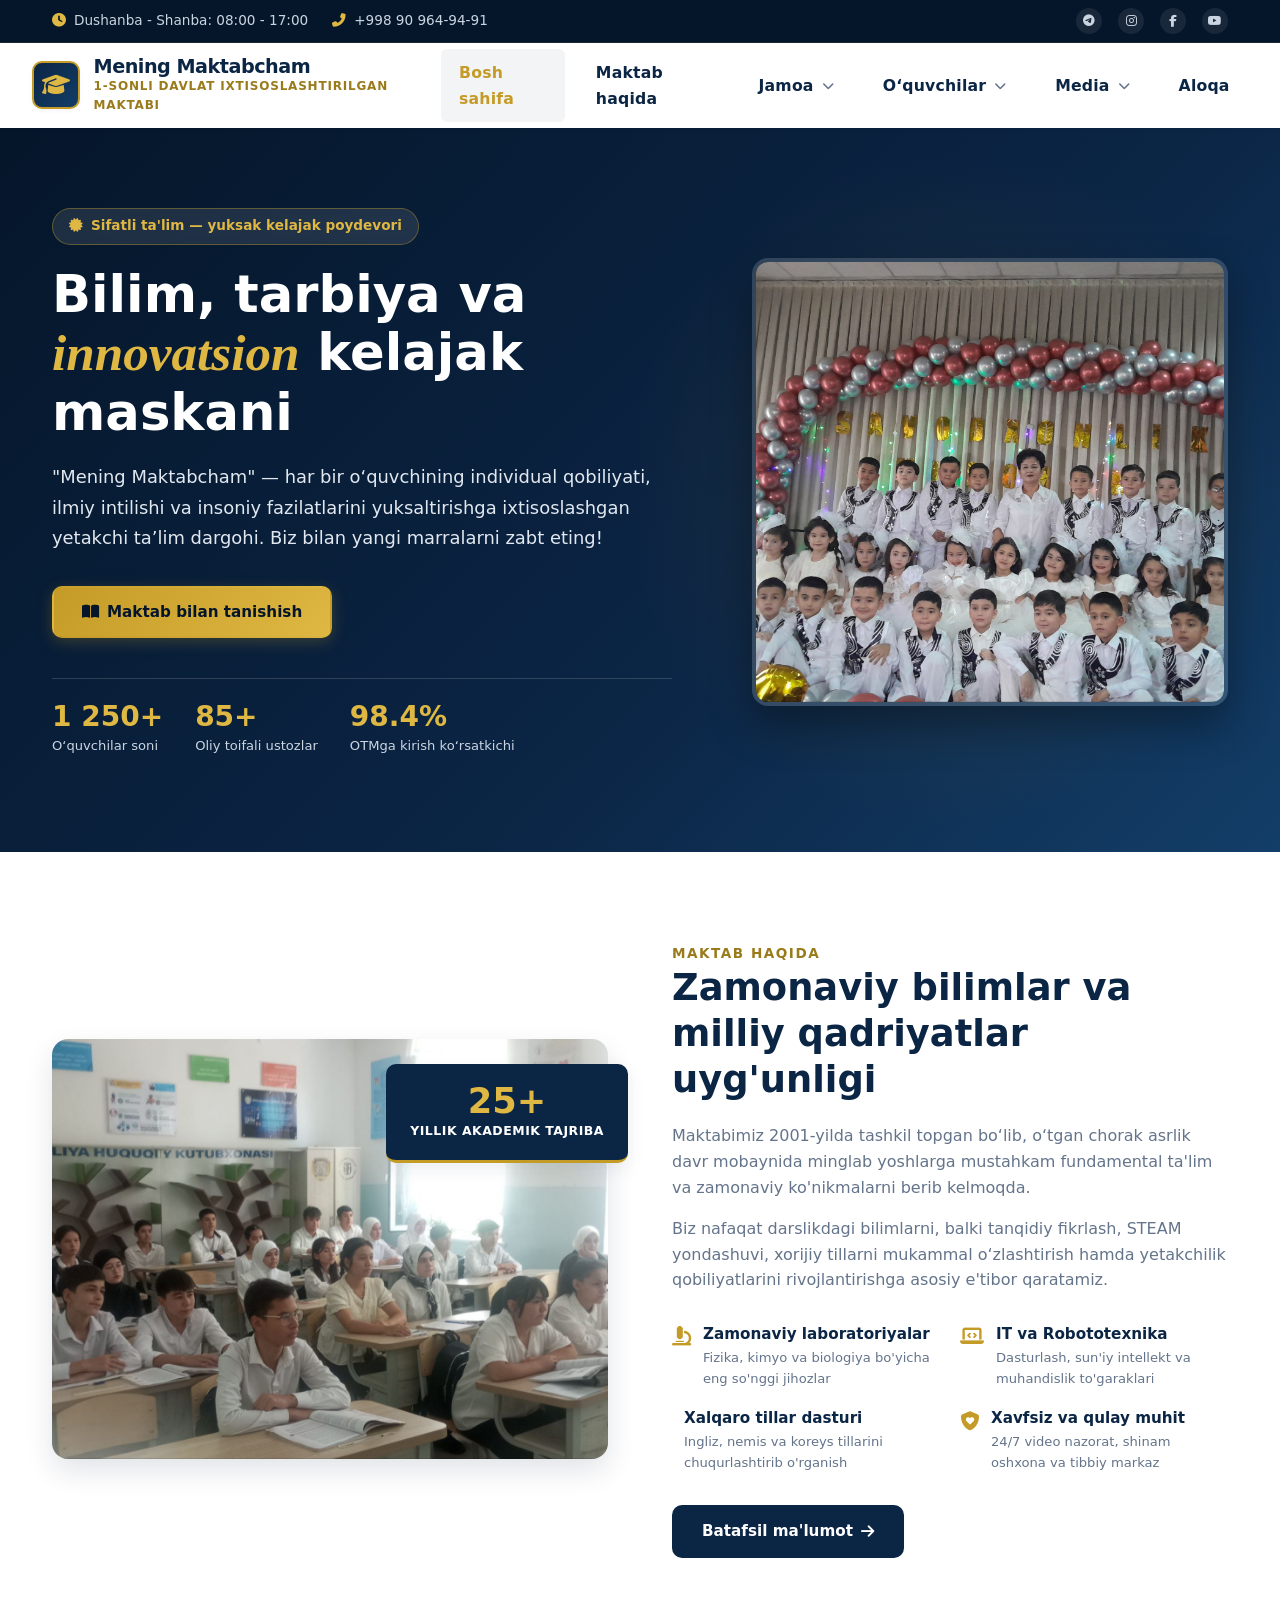
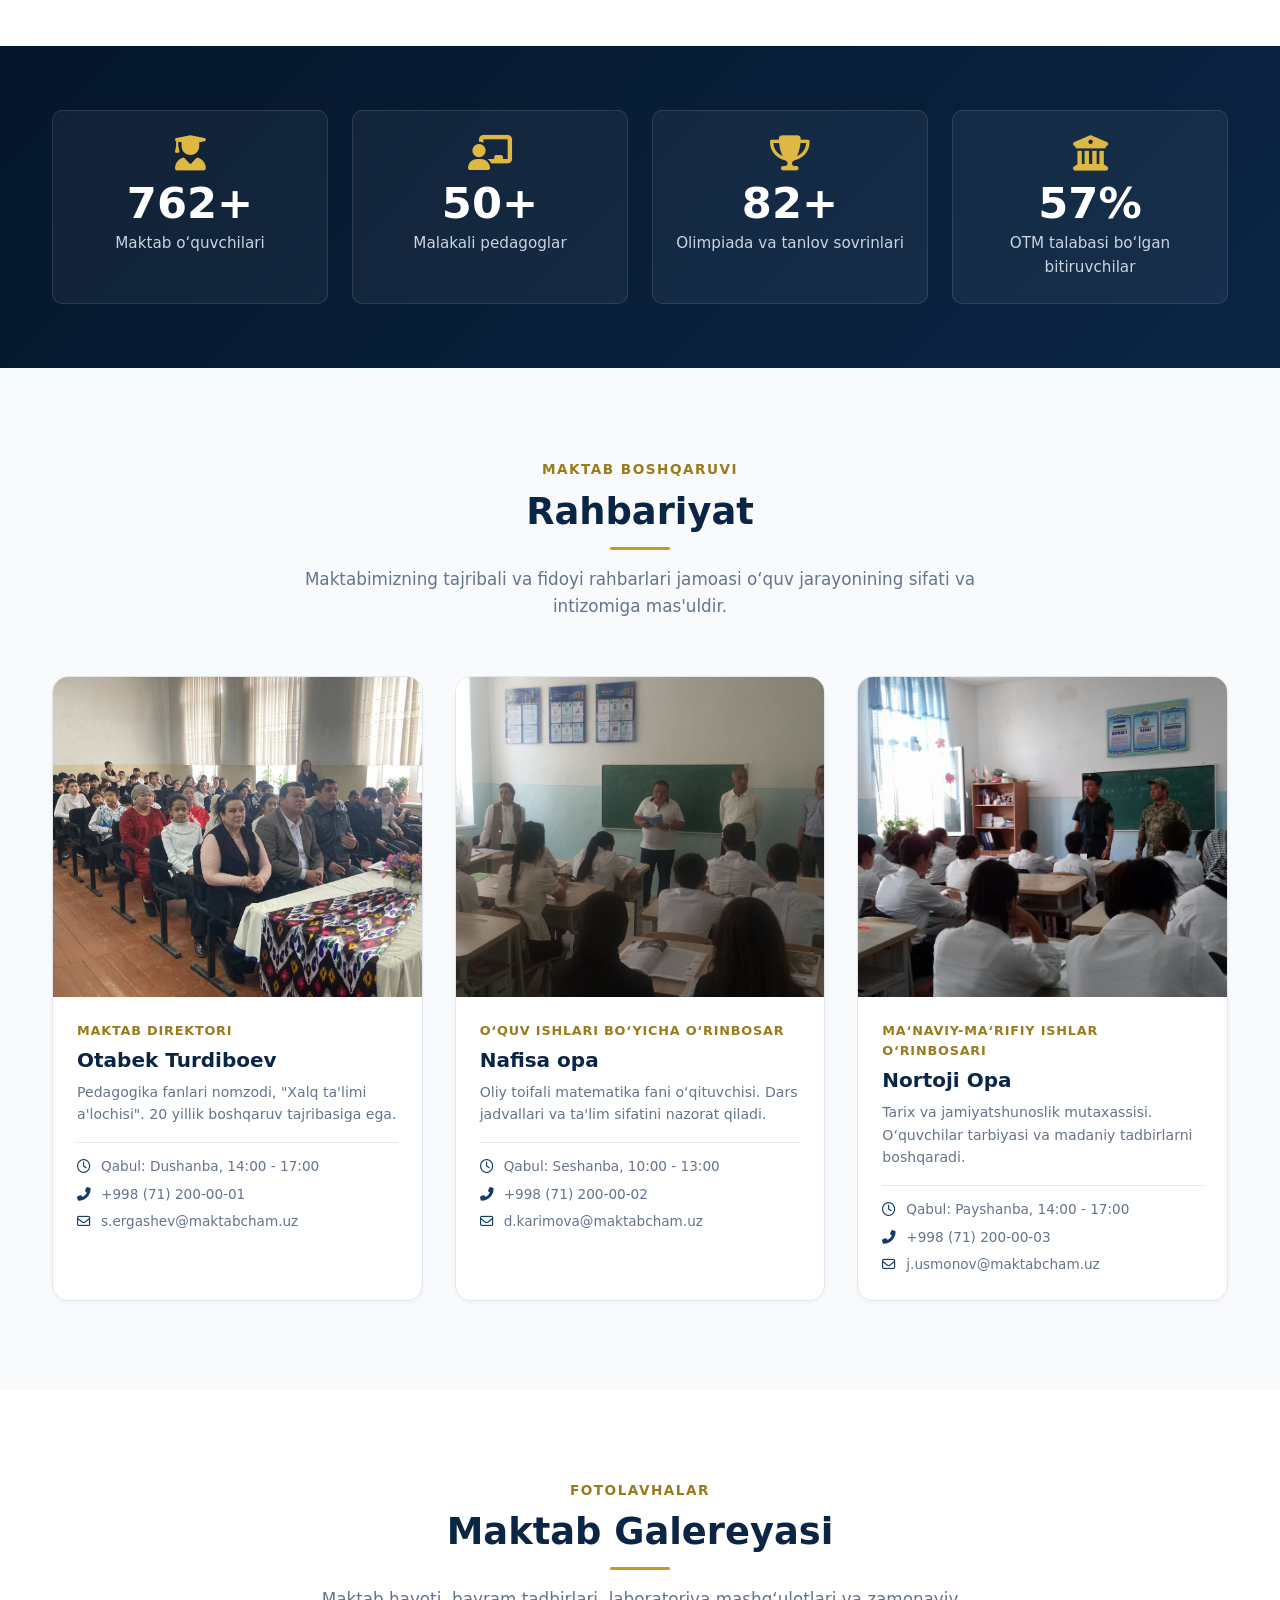
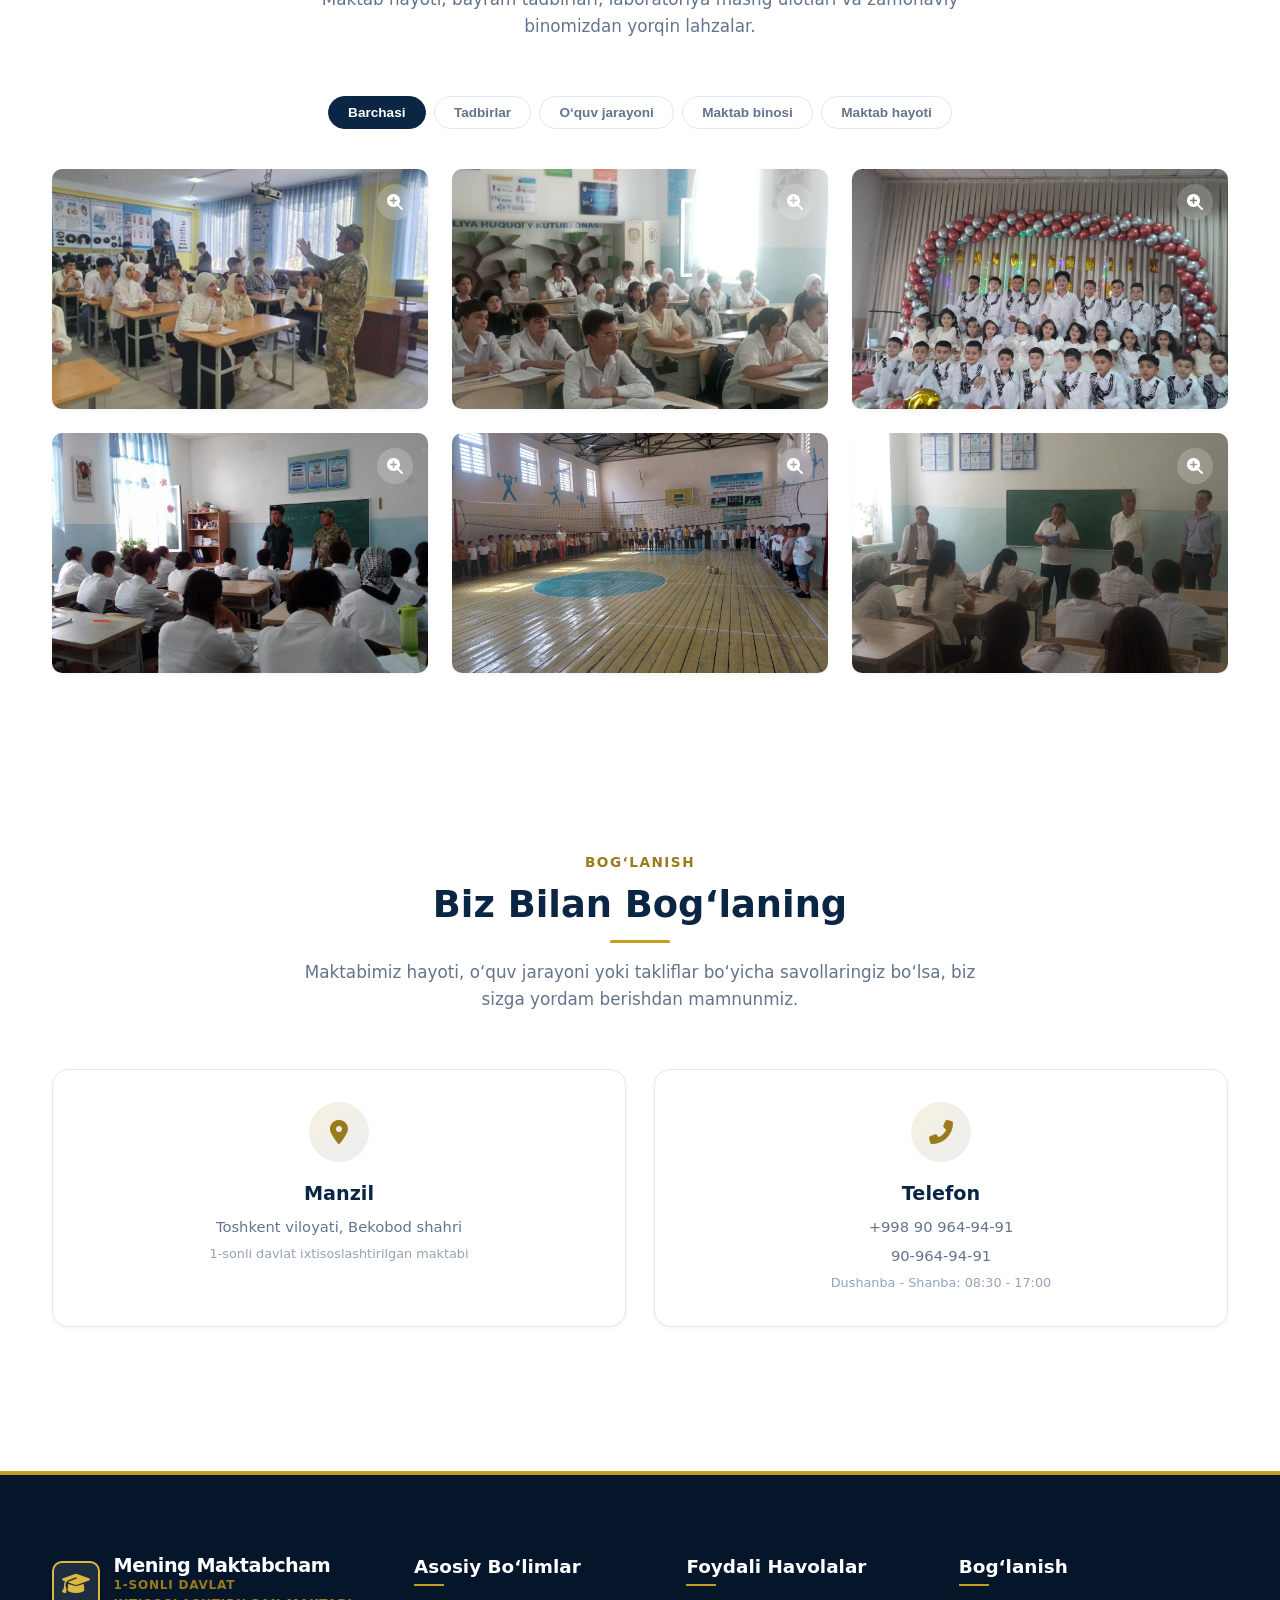
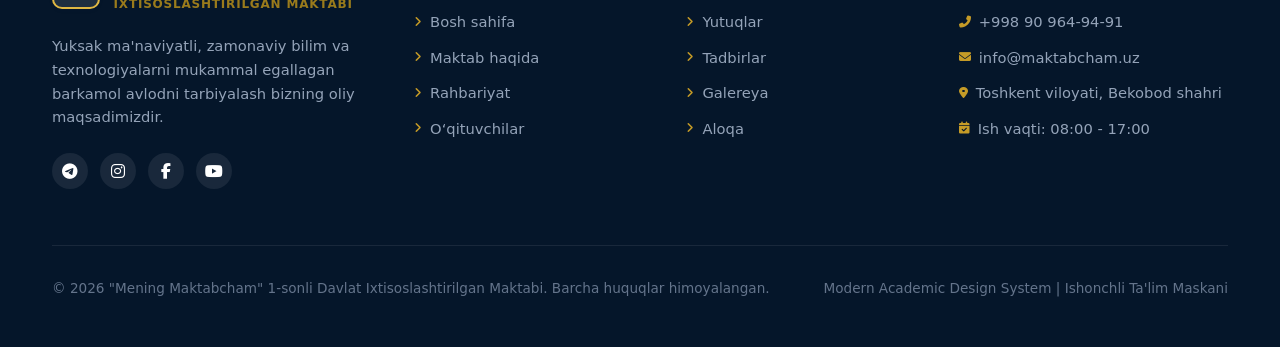
==== commit 44ef3ff5: "Sayt yangilandi va yutuqlar hamda sovrinlar qismi olib tashlandi" ====
--- a/index.html
+++ b/index.html
@@ -4,18 +4,13 @@
   <meta charset="UTF-8">
   <meta name="viewport" content="width=device-width, initial-scale=1.0">
   <title>Mening Maktabcham — Zamonaviy Akademik Maktab</title>
-  <!-- Favicon / Ikonka -->
   <link rel="icon" type="image/svg+xml" href="data:image/svg+xml,<svg xmlns='http://www.w3.org/2000/svg' viewBox='0 0 24 24' fill='%23C59B27'><path d='M12 3L1 9l4 2.18v6L12 21l7-3.82v-6l2-1.09V17h2V9L12 3zm6.82 6L12 12.72 5.18 9 12 5.28 18.82 9zM17 15.99l-5 2.73-5-2.73v-3.72L12 15l5-2.73v3.72z'/></svg>">
-  <!-- FontAwesome Ikonkalari -->
   <link rel="stylesheet" href="https://cdnjs.cloudflare.com/ajax/libs/font-awesome/6.5.1/css/all.min.css">
-  <!-- Asosiy CSS -->
   <link rel="stylesheet" href="css/style.css">
-  <!-- Responsive CSS -->
   <link rel="stylesheet" href="css/responsive.css">
 </head>
 <body>
 
-  <!-- ==================== 1. TOPBAR ==================== -->
   <div class="topbar">
     <div class="container">
       <div class="topbar-info">
@@ -31,11 +26,9 @@
     </div>
   </div>
 
-  <!-- ==================== 2. NAVBAR ==================== -->
   <header class="navbar-wrapper">
     <div class="container">
       <nav class="navbar">
-        <!-- Logo -->
         <a href="index.html" class="logo">
           <div class="logo-icon">
             <i class="fas fa-graduation-cap"></i>
@@ -46,7 +39,6 @@
           </div>
         </a>
 
-        <!-- Menyu punktlari -->
         <ul class="nav-menu">
           <li class="nav-item active">
             <a href="index.html" class="nav-link">Bosh sahifa</a>
@@ -55,7 +47,6 @@
             <a href="about.html" class="nav-link">Maktab haqida</a>
           </li>
           
-          <!-- Dropdown: Jamoa -->
           <li class="nav-item has-dropdown">
             <a href="#" class="nav-link">
               Jamoa <i class="fas fa-chevron-down"></i>
@@ -66,19 +57,16 @@
             </ul>
           </li>
 
-          <!-- Dropdown: O'quvchilar -->
           <li class="nav-item has-dropdown">
             <a href="#" class="nav-link">
               O‘quvchilar <i class="fas fa-chevron-down"></i>
             </a>
             <ul class="dropdown-menu">
-              <li><a href="students.html" class="dropdown-item"><i class="fas fa-user-graduate"></i> Iqtidorli o‘quvchilar</a></li>
               <li><a href="achievements.html" class="dropdown-item"><i class="fas fa-award"></i> Yutuqlar</a></li>
               <li><a href="events.html" class="dropdown-item"><i class="fas fa-calendar-alt"></i> Tadbirlar</a></li>
             </ul>
           </li>
 
-          <!-- Dropdown: Media -->
           <li class="nav-item has-dropdown">
             <a href="#" class="nav-link">
               Media <i class="fas fa-chevron-down"></i>
@@ -93,7 +81,6 @@
           </li>
         </ul>
 
-        <!-- Mobile Toggle -->
         <div class="nav-actions">
           <button class="mobile-toggle" aria-label="Menyuni ochish">
             <i class="fas fa-bars"></i>
@@ -103,11 +90,9 @@
     </div>
   </header>
 
-  <!-- ==================== 3. HERO SECTION ==================== -->
   <section class="hero-section">
     <div class="container">
       <div class="hero-grid">
-        <!-- Matn qismi -->
         <div class="hero-content">
           <div class="hero-badge">
             <i class="fas fa-certificate"></i> Sifatli ta'lim — yuksak kelajak poydevori
@@ -139,7 +124,6 @@
           </div>
         </div>
 
-        <!-- Rasm qismi -->
         <div class="hero-media">
           <div class="hero-img-card">
             <img src="images/savodxonlik-bayrami-jamoa.jpg" alt="Maktab o'quvchilari va bayramona dars muhiti">
@@ -149,7 +133,6 @@
     </div>
   </section>
 
-  <!-- ==================== 4. MAKTAB HAQIDA SECTION ==================== -->
   <section class="about-section" id="maktab-haqida">
     <div class="container">
       <div class="about-grid">
@@ -212,14 +195,13 @@
     </div>
   </section>
 
-  <!-- ==================== 5. STATISTIKA BANNERI ==================== -->
   <section class="stats-banner">
     <div class="container">
       <div class="stats-grid">
         <div class="stat-box">
           <i class="fas fa-user-graduate stat-icon"></i>
           <div class="stat-number" data-target="1250" data-suffix="+">0</div>
-          <div class="stat-label">Iqtidorli o‘quvchilar</div>
+          <div class="stat-label">Maktab o‘quvchilari</div>
         </div>
         <div class="stat-box">
           <i class="fas fa-chalkboard-teacher stat-icon"></i>
@@ -240,7 +222,6 @@
     </div>
   </section>
 
-  <!-- ==================== 6. RAHBARIYAT SECTION ==================== -->
   <section class="management-section" id="rahbariyat">
     <div class="container">
       <div class="section-header">
@@ -252,14 +233,13 @@
       </div>
 
       <div class="leadership-grid">
-        <!-- Direktor -->
         <div class="leader-card">
           <div class="leader-img-wrapper">
             <img src="images/rahbariyat-yigilish.jpg" alt="Maktab direktori va rahbariyat">
           </div>
           <div class="leader-info">
             <span class="leader-role">Maktab Direktori</span>
-            <h3 class="leader-name">Ergashev Sanjar Rustamovich</h3>
+            <h3 class="leader-name">Otabek Turdiboev</h3>
             <p style="font-size: 0.88rem;">Pedagogika fanlari nomzodi, "Xalq ta'limi a'lochisi". 20 yillik boshqaruv tajribasiga ega.</p>
             <div class="leader-meta">
               <span><i class="far fa-clock"></i> Qabul: Dushanba, 14:00 - 17:00</span>
@@ -269,14 +249,13 @@
           </div>
         </div>
 
-        <!-- O'rinbosar 1 -->
         <div class="leader-card">
           <div class="leader-img-wrapper">
             <img src="images/rahbariyat-ochiq-dars.jpg" alt="O‘quv ishlari bo‘yicha direktor o‘rinbosari">
           </div>
           <div class="leader-info">
             <span class="leader-role">O‘quv ishlari bo‘yicha o‘rinbosar</span>
-            <h3 class="leader-name">Karimova Dilnoza Bahodirovna</h3>
+            <h3 class="leader-name">Nafisa opa</h3>
             <p style="font-size: 0.88rem;">Oliy toifali matematika fani o‘qituvchisi. Dars jadvallari va ta'lim sifatini nazorat qiladi.</p>
             <div class="leader-meta">
               <span><i class="far fa-clock"></i> Qabul: Seshanba, 10:00 - 13:00</span>
@@ -286,14 +265,13 @@
           </div>
         </div>
 
-        <!-- O'rinbosar 2 -->
         <div class="leader-card">
           <div class="leader-img-wrapper">
             <img src="images/chqbt-darsi-harbiy.jpg" alt="Ma'naviy-ma'rifiy ishlar bo'yicha direktor o'rinbosari">
           </div>
           <div class="leader-info">
             <span class="leader-role">Ma‘naviy-ma‘rifiy ishlar o‘rinbosari</span>
-            <h3 class="leader-name">Usmonov Jasur Olimovich</h3>
+            <h3 class="leader-name">Nortoji Opa</h3>
             <p style="font-size: 0.88rem;">Tarix va jamiyatshunoslik mutaxassisi. O‘quvchilar tarbiyasi va madaniy tadbirlarni boshqaradi.</p>
             <div class="leader-meta">
               <span><i class="far fa-clock"></i> Qabul: Payshanba, 14:00 - 17:00</span>
@@ -306,213 +284,7 @@
     </div>
   </section>
 
-  <!-- ==================== 7. IQTIDORLI O'QUVCHILAR SECTION ==================== -->
-  <section class="students-section" id="o-quvchilar">
-    <div class="container">
-      <div class="section-header">
-        <span class="section-subtitle">Bizning faxrimiz</span>
-        <h2 class="section-title">Iqtidorli O‘quvchilar</h2>
-        <p class="section-desc">
-          Respublika va xalqaro maydonlarda maktabimiz sharafini munosib himoya qilayotgan ilg‘or o‘quvchilarimiz.
-        </p>
-      </div>
-
-      <div class="students-grid">
-        <!-- O'quvchi 1 -->
-        <div class="student-card">
-          <div class="student-header">
-            <img src="images/sinfxona-kutubxona-dars.jpg" alt="Iqtidorli o‘quvchilar darsda">
-            <span class="student-grade-badge">11-A sinf</span>
-          </div>
-          <div class="student-body">
-            <span class="student-field"><i class="fas fa-calculator"></i> Aniq fanlar</span>
-            <h4 class="student-name">Aliyeva Madinabonu</h4>
-            <div class="student-achievement">
-              <i class="fas fa-medal"></i> Xalqaro Matematika Olimpiadasida (IMO) Kumush medal sohibasi (2025).
-            </div>
-          </div>
-        </div>
-
-        <!-- O'quvchi 2 -->
-        <div class="student-card">
-          <div class="student-header">
-            <img src="images/smart-sinf-dars.jpg" alt="Informatika va texnologiya darsi">
-            <span class="student-grade-badge">10-B sinf</span>
-          </div>
-          <div class="student-body">
-            <span class="student-field"><i class="fas fa-laptop-code"></i> Informatika & Dasturlash</span>
-            <h4 class="student-name">Nazarov Javohir</h4>
-            <div class="student-achievement">
-              <i class="fas fa-trophy"></i> Respublika informatika olimpiadasi 1-o‘rin g‘olibi, "Bir million o‘zbek dasturchisi" loyihasi finalisti.
-            </div>
-          </div>
-        </div>
-
-        <!-- O'quvchi 3 -->
-        <div class="student-card">
-          <div class="student-header">
-            <img src="images/alifbe-bayrami-sahna.jpg" alt="Ijodkor o'quvchilar">
-            <span class="student-grade-badge">11-A sinf</span>
-          </div>
-          <div class="student-body">
-            <span class="student-field"><i class="fas fa-language"></i> Xorijiy tillar</span>
-            <h4 class="student-name">Saidova Nigora</h4>
-            <div class="student-achievement">
-              <i class="fas fa-certificate"></i> IELTS 8.5 sohibasi, Zulfiya nomidagi Davlat mukofoti viloyat bosqichi g‘olibi.
-            </div>
-          </div>
-        </div>
-
-        <!-- O'quvchi 4 -->
-        <div class="student-card">
-          <div class="student-header">
-            <img src="images/oq-otish-mashguloti.jpg" alt="Harbiy-vatanparvarlik va merganlik">
-            <span class="student-grade-badge">9-V sinf</span>
-          </div>
-          <div class="student-body">
-            <span class="student-field"><i class="fas fa-crosshairs"></i> Merganlik va sport</span>
-            <h4 class="student-name">Turg‘unov Bekzod</h4>
-            <div class="student-achievement">
-              <i class="fas fa-award"></i> Harbiy-vatanparvarlik "Lochinlar" musobaqasi merganlik bo‘yicha 1-o‘rin sovrindori.
-            </div>
-          </div>
-        </div>
-
-        <!-- O'quvchi 5 -->
-        <div class="student-card">
-          <div class="student-header">
-            <img src="images/vatanparvarlik-darsi.jpg" alt="Ijtimoiy-siyosiy bilimlar">
-            <span class="student-grade-badge">10-A sinf</span>
-          </div>
-          <div class="student-body">
-            <span class="student-field"><i class="fas fa-balance-scale"></i> Huquq & Tarix</span>
-            <h4 class="student-name">Qosimova Rayhona</h4>
-            <div class="student-achievement">
-              <i class="fas fa-medal"></i> "Huquq bilimdonlari" respublika tanlovi g‘olibi va maktab yetakchisi.
-            </div>
-          </div>
-        </div>
-
-        <!-- O'quvchi 6 -->
-        <div class="student-card">
-          <div class="student-header">
-            <img src="images/sport-zali-voleybol.jpg" alt="Sportchi o'quvchilar">
-            <span class="student-grade-badge">8-B sinf</span>
-          </div>
-          <div class="student-body">
-            <span class="student-field"><i class="fas fa-volleyball-ball"></i> Sport & Jismoniy tarbiya</span>
-            <h4 class="student-name">Mirzayev Sardor</h4>
-            <div class="student-achievement">
-              <i class="fas fa-trophy"></i> Maktab voleybol terma jamoasi sardori, tuman birinchiligi oltin medali sohibi.
-            </div>
-          </div>
-        </div>
-      </div>
-
-      <div style="text-align: center; margin-top: 2.5rem;">
-        <a href="students.html" class="btn btn-outline">
-          Barcha iqtidorli o‘quvchilarni ko‘rish <i class="fas fa-arrow-right"></i>
-        </a>
-      </div>
-    </div>
-  </section>
-
-  <!-- ==================== 8. YUTUQLAR SECTION ==================== -->
-  <section class="achievements-section" id="yutuqlar">
-    <div class="container">
-      <div class="section-header">
-        <span class="section-subtitle">Natijalarimiz</span>
-        <h2 class="section-title">Yutuqlar va Sovrinlar</h2>
-        <p class="section-desc">
-          O‘quvchi va ustozlarimizning ilmiy, ma'rifiy hamda sport musobaqalaridagi yorqin g'alabalari.
-        </p>
-      </div>
-
-      <!-- Tablar -->
-      <div class="achievements-tabs">
-        <button class="tab-btn active" data-tab="all">Barchasi</button>
-        <button class="tab-btn" data-tab="students">O‘quvchilar yutuqlari</button>
-        <button class="tab-btn" data-tab="teachers">O‘qituvchilar yutuqlari</button>
-        <button class="tab-btn" data-tab="olympiad">Olimpiada & Sport</button>
-      </div>
-
-      <div class="achievements-grid">
-        <!-- Yutuq 1 -->
-        <div class="achievement-card" data-category="olympiad">
-          <div class="achieve-icon-box">
-            <i class="fas fa-medal"></i>
-          </div>
-          <div class="achieve-content">
-            <h4>Xalqaro Matematika Olimpiadasida 2 ta medal</h4>
-            <p>Maktabimiz o‘quvchilari Tokio shahrida bo‘lib o‘tgan xalqaro bellashuvda kumush va bronza medallarini qo‘lga kiritishdi.</p>
-            <div class="achieve-date"><i class="far fa-calendar-alt"></i> 2025-yil iyul</div>
-          </div>
-        </div>
-
-        <!-- Yutuq 2 -->
-        <div class="achievement-card" data-category="teachers">
-          <div class="achieve-icon-box">
-            <i class="fas fa-chalkboard-teacher"></i>
-          </div>
-          <div class="achieve-content">
-            <h4>"Yilning eng yaxshi fizika o‘qituvchisi"</h4>
-            <p>Fizika fani o‘qituvchisi Rustam Mahmudov Respublika pedagogik ko‘rik-tanlovida faxrli 1-o‘rinni egalladi.</p>
-            <div class="achieve-date"><i class="far fa-calendar-alt"></i> 2025-yil oktyabr</div>
-          </div>
-        </div>
-
-        <!-- Yutuq 3 -->
-        <div class="achievement-card" data-category="students">
-          <div class="achieve-icon-box">
-            <i class="fas fa-robot"></i>
-          </div>
-          <div class="achieve-content">
-            <h4>Robototexnika bo‘yicha "FIRST Global" finali</h4>
-            <p>Maktabimiz jamoasi Dubayda o‘tkazilgan dunyo yoshlari muhandislik chempionatida "Innovatsion dizayn" nominatsiyasi g‘olibi bo‘ldi.</p>
-            <div class="achieve-date"><i class="far fa-calendar-alt"></i> 2025-yil dekabr</div>
-          </div>
-        </div>
-
-        <!-- Yutuq 4 -->
-        <div class="achievement-card" data-category="olympiad">
-          <div class="achieve-icon-box">
-            <i class="fas fa-trophy"></i>
-          </div>
-          <div class="achieve-content">
-            <h4>"Umid nihollari" sport musobaqalari</h4>
-            <p>Voleybol va yengil atletika bo‘yicha maktabimiz terma jamoasi shahar bosqichida bosh sovrinni qo‘lga kiritdi.</p>
-            <div class="achieve-date"><i class="far fa-calendar-alt"></i> 2026-yil aprel</div>
-          </div>
-        </div>
-
-        <!-- Yutuq 5 -->
-        <div class="achievement-card" data-category="students">
-          <div class="achieve-icon-box">
-            <i class="fas fa-graduation-cap"></i>
-          </div>
-          <div class="achieve-content">
-            <h4>Xorijiy nufuzli OTM grantlari</h4>
-            <p>2025-yil bitiruvchilarining 35 nafari AQSH, Buyuk Britaniya va Germaniya universitetlarining 100% grantlarini yutib oldi.</p>
-            <div class="achieve-date"><i class="far fa-calendar-alt"></i> 2025-yil avgust</div>
-          </div>
-        </div>
-
-        <!-- Yutuq 6 -->
-        <div class="achievement-card" data-category="teachers">
-          <div class="achieve-icon-box">
-            <i class="fas fa-book"></i>
-          </div>
-          <div class="achieve-content">
-            <h4>Yangi darsliklar va metodik qo‘llanmalar</h4>
-            <p>Maktabimiz ona tili va adabiyot kafedrasi o‘qituvchilari tomonidan Respublika miqyosida tavsiya etilgan 3 ta metodik qo‘llanma chop etildi.</p>
-            <div class="achieve-date"><i class="far fa-calendar-alt"></i> 2026-yil fevral</div>
-          </div>
-        </div>
-      </div>
-    </div>
-  </section>
-
-  <!-- ==================== 9. GALEREYA SECTION ==================== -->
+
   <section class="gallery-section" id="galereya">
     <div class="container">
       <div class="section-header">
@@ -523,7 +295,6 @@
         </p>
       </div>
 
-      <!-- Galereya Filtrlari -->
       <div class="gallery-filters">
         <button class="filter-btn active" data-filter="all">Barchasi</button>
         <button class="filter-btn" data-filter="events">Tadbirlar</button>
@@ -532,7 +303,6 @@
         <button class="filter-btn" data-filter="life">Maktab hayoti</button>
       </div>
 
-      <!-- Grid -->
       <div class="gallery-grid">
         <div class="gallery-item" data-category="education">
           <img src="images/smart-sinf-dars.jpg" alt="Smart sinfxona va zamonaviy ta'lim">
@@ -591,7 +361,6 @@
     </div>
   </section>
 
-  <!-- ==================== 10. ALOQA SECTION ==================== -->
   <section class="contact-section" id="aloqa">
     <div class="container">
       <div class="section-header">
@@ -602,14 +371,12 @@
         </p>
       </div>
 
-      <!-- 3 ta Aloqa Kartasi: Manzil, Telefon, Email -->
       <div class="contact-cards-grid">
         <div class="contact-card">
           <div class="contact-card-icon"><i class="fas fa-map-marker-alt"></i></div>
           <h4>Manzil</h4>
           <p>Toshkent viloyati, Bekobod shahri</p>
           <span>1-sonli davlat ixtisoslashtirilgan maktabi</span>
-          <p style="margin-top: 0.5rem;"><a href="https://maps.app.goo.gl/wPxyUNvL22m6NCpM7" target="_blank" style="color: var(--gold-dark); font-weight: 600;"><i class="fas fa-external-link-alt"></i> Xaritada ochish</a></p>
         </div>
 
         <div class="contact-card">
@@ -619,37 +386,13 @@
           <p><a href="tel:+998909649491">90-964-94-91</a></p>
           <span>Dushanba - Shanba: 08:30 - 17:00</span>
         </div>
-
-        <div class="contact-card">
-          <div class="contact-card-icon"><i class="fas fa-envelope"></i></div>
-          <h4>Elektron Pochta</h4>
-          <p><a href="mailto:info@maktabcham.uz">info@maktabcham.uz</a></p>
-          <p><a href="mailto:aloqa@maktabcham.uz">aloqa@maktabcham.uz</a></p>
-          <span>Rasmiy xatlar va murojaatlar</span>
-        </div>
-      </div>
-
-      <!-- Xarita bloki -->
-      <div class="map-container">
-        <iframe 
-          src="https://www.google.com/maps/embed?pb=!1m18!1m12!1m3!1d541.9589387875716!2d69.22824122444612!3d40.21341276510296!2m3!1f0!2f0!3f0!3m2!1i1024!2i768!4f13.1!3m3!1m2!1s0x38b1962e4a4b03f3%3A0xf1cf142454fe00fd!2z0JHQtdC60LDQsdCw0LQsINCi0LDRiNC60LXQvdGC0YHQutCw0Y8g0L7QsdC70LDRgdGC0YwsINCj0LfQsdC10LrQuNGB0YLQsNC9!5e1!3m2!1sru!2s!4v1788614522277!5m2!1sru!2s" 
-          width="100%" 
-          height="100%" 
-          style="border:0;" 
-          allowfullscreen="" 
-          loading="lazy" 
-          referrerpolicy="strict-origin-when-cross-origin"
-          title="1-sonli Maktab xaritadagi joylashuvi (Bekobod)">
-        </iframe>
-      </div>
-    </div>
-  </section>
-
-  <!-- ==================== 11. FOOTER ==================== -->
+      </div>
+    </div>
+  </section>
+
   <footer class="footer">
     <div class="container">
       <div class="footer-grid">
-        <!-- 1-ustun: Maktab haqida qisqacha -->
         <div class="footer-brand">
           <a href="index.html" class="logo">
             <div class="logo-icon" style="background: rgba(255,255,255,0.1); border-color: var(--gold-light);">
@@ -671,7 +414,6 @@
           </div>
         </div>
 
-        <!-- 2-ustun: Asosiy sahifalar -->
         <div class="footer-col">
           <h4>Asosiy Bo‘limlar</h4>
           <ul class="footer-links">
@@ -679,11 +421,9 @@
             <li><a href="about.html"><i class="fas fa-angle-right"></i> Maktab haqida</a></li>
             <li><a href="management.html"><i class="fas fa-angle-right"></i> Rahbariyat</a></li>
             <li><a href="teachers.html"><i class="fas fa-angle-right"></i> O‘qituvchilar</a></li>
-            <li><a href="students.html"><i class="fas fa-angle-right"></i> Iqtidorli o‘quvchilar</a></li>
           </ul>
         </div>
 
-        <!-- 3-ustun: Tezkor havolalar -->
         <div class="footer-col">
           <h4>Foydali Havolalar</h4>
           <ul class="footer-links">
@@ -694,7 +434,6 @@
           </ul>
         </div>
 
-        <!-- 4-ustun: Tezkor aloqa -->
         <div class="footer-col">
           <h4>Bog‘lanish</h4>
           <ul class="footer-links">
@@ -713,7 +452,6 @@
     </div>
   </footer>
 
-  <!-- Lightbox Modal konteyneri -->
   <div class="lightbox-modal">
     <div class="lightbox-content">
       <span class="lightbox-close">&times;</span>
@@ -722,7 +460,6 @@
     </div>
   </div>
 
-  <!-- Skriptlar -->
   <script src="js/main.js"></script>
   <script src="js/gallery.js"></script>
 </body>
--- a/css/style.css
+++ b/css/style.css
@@ -1,24 +1,16 @@
-/* ==========================================================================
-   MENING MAKTABCHAM - Modern Academic Style
-   Asosiy CSS fayli
-   ========================================================================== */
-
-/* Lokal Zamonaviy Tizim Shriftlari (Sakrash va kechikishlarni bartaraf etish uchun) */
 :root {
-  /* Asosiy Ranglar */
+  --nav-height: 85px;
   --navy-primary: #0B2545;
   --navy-dark: #05162A;
   --navy-light: #133E68;
   --navy-soft: #1D4E89;
   
-  /* Accent Ranglar */
   --gold-primary: #C59B27;
   --gold-light: #DFB743;
   --gold-dark: #9A7B1C;
   --emerald: #10B981;
   --emerald-dark: #059669;
 
-  /* Fon va Neytral Ranglar */
   --bg-white: #FFFFFF;
   --bg-light: #F8FAFC;
   --bg-gray: #F1F5F9;
@@ -26,24 +18,20 @@
   --card-border: #E2E8F0;
   --border-light: rgba(226, 232, 240, 0.8);
 
-  /* Matn Ranglari */
   --text-main: #1E293B;
   --text-muted: #64748B;
   --text-light: #94A3B8;
   --text-white: #FFFFFF;
 
-  /* Lokal Tipografiya (0ms yuklanish, FOUT/sakrash umuman bo'lmaydi) */
   --font-main: system-ui, -apple-system, 'Segoe UI', Roboto, 'Helvetica Neue', Arial, sans-serif;
   --font-serif: Georgia, 'Times New Roman', serif;
   --font-text: system-ui, -apple-system, 'Segoe UI', Roboto, 'Helvetica Neue', Arial, sans-serif;
 
-  /* Soyalar */
   --shadow-sm: 0 2px 4px rgba(11, 37, 69, 0.04);
   --shadow-md: 0 6px 18px rgba(11, 37, 69, 0.08);
   --shadow-lg: 0 12px 28px rgba(11, 37, 69, 0.12);
   --shadow-gold: 0 4px 15px rgba(197, 155, 39, 0.25);
 
-  /* Tranzitlar va radius */
   --radius-sm: 6px;
   --radius-md: 10px;
   --radius-lg: 16px;
@@ -51,7 +39,6 @@
   --transition: all 0.3s cubic-bezier(0.4, 0, 0.2, 1);
 }
 
-/* Reset va baza */
 * {
   margin: 0;
   padding: 0;
@@ -61,6 +48,8 @@
 html {
   scroll-behavior: smooth;
   font-size: 16px;
+  overflow-x: clip;
+  width: 100%;
 }
 
 body {
@@ -68,8 +57,11 @@
   background-color: var(--bg-light);
   color: var(--text-main);
   line-height: 1.6;
-  overflow-x: hidden;
+  overflow-x: clip;
+  width: 100%;
+  position: relative;
   -webkit-font-smoothing: antialiased;
+  -webkit-tap-highlight-color: transparent;
   opacity: 0;
   animation: pageFadeIn 0.3s ease-out forwards;
 }
@@ -126,7 +118,6 @@
   padding: 0 1.5rem;
 }
 
-/* Tugmalar & Noutlar */
 .btn {
   display: inline-flex;
   align-items: center;
@@ -223,7 +214,6 @@
   border: 1px solid rgba(16, 185, 129, 0.25);
 }
 
-/* Sarlavhalar */
 .section-header {
   text-align: center;
   max-width: 680px;
@@ -264,7 +254,6 @@
   line-height: 1.6;
 }
 
-/* Topbar */
 .topbar {
   background-color: var(--navy-dark);
   color: #cbd5e1;
@@ -326,26 +315,28 @@
   transform: translateY(-2px);
 }
 
-/* Navbar */
 .navbar-wrapper {
+  position: -webkit-sticky;
   position: sticky;
   top: 0;
+  left: 0;
+  width: 100%;
   z-index: 1000;
   background-color: var(--bg-white);
   box-shadow: var(--shadow-sm);
-  transition: var(--transition);
+  transition: background-color 0.25s ease, box-shadow 0.25s ease;
 }
 
 .navbar-wrapper.scrolled {
-  box-shadow: var(--shadow-md);
-  background-color: rgba(255, 255, 255, 0.98);
-  backdrop-filter: blur(8px);
+  box-shadow: 0 4px 20px rgba(11, 37, 69, 0.1);
+  background-color: var(--bg-white);
 }
 
 .logo {
   display: flex;
   align-items: center;
   gap: 0.85rem;
+  min-width: 0;
 }
 
 .logo-icon {
@@ -360,11 +351,13 @@
   color: var(--gold-light);
   font-size: 1.4rem;
   box-shadow: var(--shadow-sm);
+  flex-shrink: 0;
 }
 
 .logo-text {
   display: flex;
   flex-direction: column;
+  min-width: 0;
 }
 
 .logo-title {
@@ -391,7 +384,7 @@
   display: flex;
   align-items: center;
   justify-content: space-between;
-  height: 85px;
+  height: var(--nav-height, 85px);
 }
 
 .nav-menu {
@@ -433,7 +426,6 @@
   color: var(--gold-primary);
 }
 
-/* Dropdown */
 .dropdown-menu {
   position: absolute;
   top: 100%;
@@ -501,7 +493,6 @@
   cursor: pointer;
 }
 
-/* Hero Section */
 .hero-section {
   position: relative;
   background: linear-gradient(135deg, var(--navy-dark) 0%, var(--navy-primary) 60%, var(--navy-light) 100%);
@@ -662,7 +653,6 @@
   margin: 0;
 }
 
-/* Maktab Haqida Bo'limi */
 .about-section {
   padding: 5.5rem 0;
   background-color: var(--bg-white);
@@ -764,7 +754,6 @@
   margin: 0;
 }
 
-/* Statistika Barchasi (Stats Banner) */
 .stats-banner {
   background: linear-gradient(135deg, var(--navy-dark), var(--navy-primary));
   color: var(--text-white);
@@ -814,7 +803,6 @@
   font-weight: 500;
 }
 
-/* Rahbariyat */
 .management-section {
   padding: 5.5rem 0;
   background-color: var(--bg-light);
@@ -902,7 +890,6 @@
   width: 16px;
 }
 
-/* Iqtidorli O'quvchilar */
 .students-section {
   padding: 5.5rem 0;
   background-color: var(--bg-white);
@@ -1003,7 +990,6 @@
   margin-right: 0.35rem;
 }
 
-/* Yutuqlar */
 .achievements-section {
   padding: 5.5rem 0;
   background-color: var(--bg-light);
@@ -1092,7 +1078,6 @@
   gap: 0.3rem;
 }
 
-/* Galereya */
 .gallery-section {
   padding: 5.5rem 0;
   background-color: var(--bg-white);
@@ -1196,7 +1181,6 @@
   justify-content: center;
 }
 
-/* Lightbox Modal */
 .lightbox-modal {
   display: none;
   position: fixed;
@@ -1245,7 +1229,6 @@
   cursor: pointer;
 }
 
-/* Yangiliklar */
 .news-section {
   padding: 5.5rem 0;
   background-color: var(--bg-light);
@@ -1336,7 +1319,6 @@
   gap: 0.6rem;
 }
 
-/* Aloqa */
 .contact-section {
   padding: 5.5rem 0;
   background-color: var(--bg-white);
@@ -1408,7 +1390,6 @@
 .contact-details a:hover {
   color: var(--gold-light);
 }
-/* Aloqa Kartalari Gridi (Formasiz toza dizayn) */
 .contact-cards-grid {
   display: grid;
   grid-template-columns: repeat(auto-fit, minmax(250px, 1fr));
@@ -1510,7 +1491,6 @@
   border: 0;
 }
 
-/* Footer */
 .footer {
   background-color: var(--navy-dark);
   color: #94a3b8;
@@ -1616,7 +1596,6 @@
   color: var(--gold-light);
 }
 
-/* Page Header (Ichki sahifalar uchun) */
 .page-header {
   background: linear-gradient(135deg, var(--navy-dark) 0%, var(--navy-primary) 100%);
   color: var(--text-white);
@@ -1662,7 +1641,6 @@
   color: rgba(255, 255, 255, 0.4);
 }
 
-/* Ichki sahifalar uchun maxsus kartalar va jadval */
 .content-box {
   background: var(--bg-white);
   border-radius: var(--radius-lg);
@@ -1720,3 +1698,87 @@
   font-size: 0.8rem;
   color: var(--text-muted);
 }
+
+.values-grid {
+  display: grid;
+  grid-template-columns: repeat(auto-fit, minmax(280px, 1fr));
+  gap: 2rem;
+  margin: 3.5rem 0;
+}
+
+.facilities-grid {
+  display: grid;
+  grid-template-columns: repeat(auto-fit, minmax(240px, 1fr));
+  gap: 1.5rem;
+  margin-top: 2rem;
+}
+
+.stats-cards-grid {
+  display: grid;
+  grid-template-columns: repeat(auto-fit, minmax(220px, 1fr));
+  gap: 1.5rem;
+  margin-bottom: 3.5rem;
+}
+
+.support-grid {
+  display: grid;
+  grid-template-columns: repeat(auto-fit, minmax(260px, 1fr));
+  gap: 1.5rem;
+  margin-top: 1.5rem;
+}
+
+.table-responsive {
+  width: 100%;
+  overflow-x: auto;
+  -webkit-overflow-scrolling: touch;
+  margin-top: 1.5rem;
+  border-radius: var(--radius-sm);
+}
+
+.table-responsive table {
+  min-width: 600px;
+}
+
+.mobile-menu-header {
+  display: none;
+}
+
+.mobile-menu-footer {
+  display: none;
+}
+
+.back-to-top {
+  position: fixed;
+  bottom: 25px;
+  right: 25px;
+  width: 46px;
+  height: 46px;
+  border-radius: 50%;
+  background: var(--navy-primary);
+  color: var(--gold-light);
+  border: 2px solid var(--gold-primary);
+  display: flex;
+  align-items: center;
+  justify-content: center;
+  font-size: 1.15rem;
+  box-shadow: 0 4px 15px rgba(11, 37, 69, 0.35);
+  cursor: pointer;
+  z-index: 990;
+  opacity: 0;
+  visibility: hidden;
+  transform: translateY(20px);
+  transition: var(--transition);
+}
+
+.back-to-top.active {
+  opacity: 1;
+  visibility: visible;
+  transform: translateY(0);
+}
+
+.back-to-top:hover {
+  background: var(--gold-primary);
+  color: var(--navy-dark);
+  transform: translateY(-3px);
+  box-shadow: 0 6px 20px rgba(197, 155, 39, 0.5);
+}
--- a/css/responsive.css
+++ b/css/responsive.css
@@ -1,74 +1,168 @@
-/* ==========================================================================
-   MENING MAKTABCHAM - Responsive CSS
-   Mobil, planshet va desktop ekranlari uchun to'liq moslashuvchanlik
-   ========================================================================== */
-
-/* --------------------------------------------------------------------------
-   1. Katta Ekranlar va Desktop (min-width: 1200px)
-   -------------------------------------------------------------------------- */
-@media (min-width: 1200px) {
+@media (min-width: 1400px) {
+  .container {
+    max-width: 1320px;
+    padding: 0 2.5rem;
+  }
+
+  .navbar-wrapper .container {
+    max-width: 1360px;
+  }
+
+  .hero-title {
+    font-size: 3.4rem;
+  }
+
+  .hero-desc {
+    font-size: 1.18rem;
+  }
+
+  .hero-grid {
+    gap: 4.5rem;
+  }
+
+  .about-grid {
+    gap: 4.5rem;
+  }
+
+  .news-grid {
+    grid-template-columns: repeat(3, 1fr);
+  }
+
+  .leadership-grid,
+  .students-grid {
+    grid-template-columns: repeat(3, 1fr);
+  }
+}
+
+@media (min-width: 1200px) and (max-width: 1399px) {
   .container {
     max-width: 1240px;
     padding: 0 2rem;
   }
-}
-
-/* --------------------------------------------------------------------------
-   2. O'rta Ekranlar va Kichik Noutbuklar (max-width: 1199px)
-   -------------------------------------------------------------------------- */
-@media (max-width: 1199px) {
-  .hero-title {
-    font-size: 2.7rem;
+
+  .hero-grid {
+    gap: 3.5rem;
   }
 
   .stats-grid {
     grid-template-columns: repeat(4, 1fr);
-    gap: 1.25rem;
+    gap: 1.5rem;
+  }
+
+  .footer-grid {
+    grid-template-columns: 1.4fr 1fr 1fr 1.2fr;
+    gap: 3rem;
+  }
+}
+
+@media (max-width: 1199px) {
+  .navbar {
+    height: 78px;
+  }
+
+  .nav-menu {
+    gap: 0.35rem;
+  }
+
+  .nav-link {
+    padding: 0.55rem 0.75rem;
+    font-size: 0.91rem;
+    gap: 0.35rem;
+  }
+
+  .logo {
+    gap: 0.65rem;
+  }
+
+  .logo-icon {
+    width: 42px;
+    height: 42px;
+    font-size: 1.25rem;
+  }
+
+  .logo-title {
+    font-size: 1.1rem;
+  }
+
+  .logo-subtitle {
+    font-size: 0.68rem;
+  }
+
+  .hero-title {
+    font-size: 2.5rem;
+    line-height: 1.2;
+  }
+
+  .hero-grid {
+    gap: 2.25rem;
+  }
+
+  .hero-img-card img {
+    height: 390px;
+  }
+
+  .about-grid {
+    gap: 2.5rem;
+  }
+
+  .about-img-main {
+    height: 380px;
+  }
+
+  .stats-grid {
+    grid-template-columns: repeat(4, 1fr);
+    gap: 1.1rem;
+  }
+
+  .stat-box {
+    padding: 1.25rem 0.75rem;
   }
 
   .stat-number {
     font-size: 2.3rem;
   }
 
-  .hero-grid {
+  .stat-icon {
+    font-size: 1.9rem;
+  }
+
+  .leadership-grid,
+  .students-grid {
+    grid-template-columns: repeat(3, 1fr);
+    gap: 1.5rem;
+  }
+
+  .news-grid {
+    grid-template-columns: repeat(3, 1fr);
+    gap: 1.5rem;
+  }
+
+  .achievements-grid {
+    grid-template-columns: repeat(2, 1fr);
+  }
+
+  .contact-cards-grid {
+    grid-template-columns: repeat(3, 1fr);
+    gap: 1.25rem;
+  }
+
+  .footer-grid {
+    grid-template-columns: repeat(2, 1fr);
     gap: 2.5rem;
   }
-
-  .about-grid {
-    gap: 2.5rem;
-  }
 }
 
-/* --------------------------------------------------------------------------
-   3. Planshetlar (Landscape) (max-width: 1024px)
-   -------------------------------------------------------------------------- */
-@media (max-width: 1024px) {
-  .hero-title {
-    font-size: 2.4rem;
-  }
-
-  .stats-grid {
-    grid-template-columns: repeat(2, 1fr);
-    gap: 1.5rem;
-  }
-
-  .footer-grid {
-    grid-template-columns: repeat(2, 1fr);
-    gap: 2.5rem;
-  }
-
-  .contact-cards-grid {
-    grid-template-columns: repeat(2, 1fr);
-  }
-}
-
-/* --------------------------------------------------------------------------
-   4. Planshetlar va Mobil Ekranlar (max-width: 991px)
-   -------------------------------------------------------------------------- */
 @media (max-width: 991px) {
-  /* Navbar va Mobil Menyu */
+  :root {
+    --nav-height: 72px;
+  }
+
   .navbar {
-    height: 72px;
+    height: var(--nav-height, 72px);
+  }
+
+  .nav-btn {
+    display: none !important;
   }
 
   .mobile-toggle {
@@ -78,44 +172,55 @@
     width: 44px;
     height: 44px;
     border-radius: var(--radius-sm);
-    background: rgba(11, 37, 69, 0.05);
+    background: rgba(11, 37, 69, 0.06);
     color: var(--navy-primary);
-    font-size: 1.4rem;
+    font-size: 1.35rem;
     cursor: pointer;
     border: none;
     transition: var(--transition);
-  }
-
-  .mobile-toggle:hover {
-    background: rgba(11, 37, 69, 0.1);
+    flex-shrink: 0;
+  }
+
+  .mobile-toggle:hover,
+  .mobile-toggle.active {
+    background: rgba(197, 155, 39, 0.18);
+    color: var(--gold-dark);
   }
 
   .nav-menu {
     position: fixed;
-    top: 0;
-    right: -100%;
-    width: min(340px, 85vw);
-    height: 100vh;
+    top: var(--nav-height, 72px);
+    left: 0;
+    width: 100%;
+    height: calc(100vh - var(--nav-height, 72px));
+    height: calc(100dvh - var(--nav-height, 72px));
     background-color: var(--bg-white);
     flex-direction: column;
     align-items: stretch;
-    padding: 4.5rem 1.25rem 2.5rem 1.25rem;
-    box-shadow: -8px 0 30px rgba(0, 0, 0, 0.2);
-    transition: right 0.35s cubic-bezier(0.4, 0, 0.2, 1);
+    padding: 0.75rem 1.25rem 3rem 1.25rem;
+    box-shadow: 0 15px 35px rgba(11, 37, 69, 0.12);
+    border-top: 1px solid var(--card-border);
+    transform: translateY(-8px);
+    opacity: 0;
+    visibility: hidden;
+    pointer-events: none;
+    transition: opacity 0.25s ease, transform 0.25s ease, visibility 0.25s ease;
     overflow-y: auto;
-    z-index: 2000;
+    -webkit-overflow-scrolling: touch;
+    z-index: 999;
     gap: 0;
   }
 
   .nav-menu.active {
-    right: 0;
-  }
-
-
+    transform: translateY(0);
+    opacity: 1;
+    visibility: visible;
+    pointer-events: auto;
+  }
 
   .nav-item {
     width: 100%;
-    border-bottom: 1px solid var(--card-border);
+    border-bottom: 1px solid var(--border-light);
   }
 
   .nav-link {
@@ -123,16 +228,25 @@
     display: flex;
     justify-content: space-between;
     align-items: center;
-    padding: 0.95rem 0.5rem;
+    padding: 0.85rem 0.5rem;
     font-size: 1rem;
     font-weight: 600;
+    color: var(--navy-primary);
+    min-height: 48px;
+    border-radius: var(--radius-sm);
+  }
+
+  .nav-link:hover,
+  .nav-item.active > .nav-link {
+    background-color: rgba(11, 37, 69, 0.04);
+    color: var(--gold-dark);
   }
 
   .dropdown-menu {
     position: static;
     box-shadow: none;
     border: none;
-    padding: 0.25rem 0.5rem 0.5rem 1rem;
+    padding: 0.25rem 0.5rem 0.5rem 0.75rem;
     background-color: var(--bg-light);
     border-radius: var(--radius-sm);
     display: none;
@@ -145,38 +259,107 @@
 
   .nav-item.open > .dropdown-menu {
     display: block;
-    animation: fadeIn 0.25s ease;
+    animation: fadeIn 0.2s ease;
   }
 
   .nav-item.open > .nav-link i.fa-chevron-down {
     transform: rotate(180deg);
+    color: var(--gold-primary);
   }
 
   .dropdown-item {
-    padding: 0.65rem 0.75rem;
+    padding: 0.7rem 0.75rem;
     font-size: 0.92rem;
+    min-height: 42px;
+    display: flex;
+    align-items: center;
+    color: var(--text-main);
+  }
+
+  .dropdown-item:hover {
+    color: var(--gold-dark);
+    background-color: rgba(11, 37, 69, 0.04);
+  }
+
+  .mobile-menu-footer {
+    display: flex;
+    flex-direction: column;
+    gap: 1rem;
+    margin-top: 1.25rem;
+    padding-top: 1.25rem;
+    border-top: 1px solid var(--card-border);
+  }
+
+  .mobile-menu-btn {
+    width: 100%;
+    justify-content: center;
+    min-height: 46px;
+    font-weight: 700;
+    font-size: 0.95rem;
+  }
+
+  .mobile-menu-phone {
+    display: flex;
+    align-items: center;
+    justify-content: center;
+    gap: 0.6rem;
+    font-size: 0.98rem;
+    font-weight: 700;
+    color: var(--navy-primary);
+    padding: 0.5rem 0;
+  }
+
+  .mobile-menu-phone i {
+    color: var(--gold-primary);
+  }
+
+  .mobile-menu-socials {
+    display: flex;
+    justify-content: center;
+    gap: 1rem;
+  }
+
+  .mobile-menu-socials a {
+    width: 40px;
+    height: 40px;
+    border-radius: 50%;
+    background: var(--bg-light);
+    border: 1px solid var(--card-border);
+    color: var(--navy-primary);
+    display: flex;
+    align-items: center;
+    justify-content: center;
+    font-size: 1rem;
+    transition: var(--transition);
+  }
+
+  .mobile-menu-socials a:hover {
+    background: var(--gold-primary);
+    color: var(--navy-dark);
+    border-color: var(--gold-primary);
   }
 
   .menu-overlay {
     display: none;
     position: fixed;
-    top: 0;
+    top: var(--nav-height, 72px);
     left: 0;
     width: 100%;
-    height: 100vh;
-    background: rgba(5, 22, 42, 0.65);
+    height: calc(100vh - var(--nav-height, 72px));
+    height: calc(100dvh - var(--nav-height, 72px));
+    background: rgba(5, 22, 42, 0.55);
     backdrop-filter: blur(3px);
-    z-index: 1990;
+    -webkit-backdrop-filter: blur(3px);
+    z-index: 998;
   }
 
   .menu-overlay.active {
     display: block;
   }
 
-  /* Bo'limlar Layout */
   .hero-grid {
     grid-template-columns: 1fr;
-    gap: 3.5rem;
+    gap: 3rem;
     text-align: center;
   }
 
@@ -209,22 +392,85 @@
     margin: 0 auto;
     width: 100%;
   }
+
+  .about-features {
+    grid-template-columns: repeat(2, 1fr);
+    gap: 1.25rem;
+  }
+
+  .stats-grid {
+    grid-template-columns: repeat(2, 1fr);
+    gap: 1.5rem;
+  }
+
+  .leadership-grid,
+  .students-grid,
+  .news-grid {
+    grid-template-columns: repeat(2, 1fr);
+    gap: 1.75rem;
+  }
+
+  .values-grid {
+    grid-template-columns: repeat(2, 1fr);
+    gap: 1.5rem;
+  }
+
+  .facilities-grid {
+    grid-template-columns: repeat(2, 1fr);
+    gap: 1.25rem;
+  }
+
+  .stats-cards-grid {
+    grid-template-columns: repeat(2, 1fr);
+    gap: 1.25rem;
+  }
+
+  .support-grid {
+    grid-template-columns: repeat(2, 1fr);
+    gap: 1.25rem;
+  }
+
+  .contact-cards-grid {
+    grid-template-columns: repeat(2, 1fr);
+    gap: 1.5rem;
+  }
+
+  .topbar-info {
+    gap: 1rem;
+    font-size: 0.8rem;
+  }
+
+  .topbar-social {
+    gap: 0.5rem;
+  }
 }
 
-/* --------------------------------------------------------------------------
-   5. Smartfonlar (Portret va Landscape) (max-width: 768px)
-   -------------------------------------------------------------------------- */
 @media (max-width: 768px) {
   html {
     font-size: 15px;
   }
 
+  .container {
+    padding: 0 1.25rem;
+  }
+
   .topbar {
     display: none;
   }
 
+  :root {
+    --nav-height: 66px;
+  }
+
   .navbar {
-    height: 66px;
+    height: var(--nav-height, 66px);
+  }
+
+  .nav-menu,
+  .menu-overlay {
+    top: 66px;
+    height: calc(100vh - 66px);
+    height: calc(100dvh - 66px);
   }
 
   .logo-icon {
@@ -239,11 +485,14 @@
 
   .logo-subtitle {
     font-size: 0.65rem;
-  }
-
-  /* Hero */
+    max-width: 210px;
+    white-space: nowrap;
+    overflow: hidden;
+    text-overflow: ellipsis;
+  }
+
   .hero-section {
-    padding: 3.5rem 0 4.5rem 0;
+    padding: 3.25rem 0 4.5rem 0;
   }
 
   .hero-title {
@@ -257,7 +506,7 @@
   }
 
   .hero-img-card img {
-    height: 320px;
+    height: 310px;
   }
 
   .hero-floating-card {
@@ -281,7 +530,6 @@
     font-size: 0.72rem;
   }
 
-  /* Sarlavhalar */
   .section-header {
     margin-bottom: 2.5rem;
   }
@@ -300,7 +548,7 @@
   }
 
   .about-img-main {
-    height: 300px;
+    height: 290px;
   }
 
   .about-experience-badge {
@@ -313,7 +561,6 @@
     font-size: 1.7rem;
   }
 
-  /* Statistika */
   .stats-banner {
     padding: 3rem 0;
   }
@@ -339,7 +586,6 @@
     font-size: 0.85rem;
   }
 
-  /* Kartalar */
   .leadership-grid,
   .students-grid,
   .achievements-grid,
@@ -348,9 +594,26 @@
     gap: 1.5rem;
   }
 
+  .values-grid {
+    grid-template-columns: 1fr;
+    gap: 1.25rem;
+    margin: 2.5rem 0;
+  }
+
+  .facilities-grid {
+    grid-template-columns: repeat(2, 1fr);
+    gap: 1rem;
+  }
+
+  .support-grid {
+    grid-template-columns: 1fr;
+    gap: 1rem;
+  }
+
   .contact-cards-grid {
     grid-template-columns: 1fr;
     gap: 1.25rem;
+    margin-bottom: 2.5rem;
   }
 
   .gallery-grid {
@@ -359,7 +622,7 @@
   }
 
   .gallery-item {
-    height: 200px;
+    height: 210px;
   }
 
   .map-container {
@@ -367,7 +630,6 @@
     margin-top: 2rem;
   }
 
-  /* Footer */
   .footer {
     padding: 3.5rem 0 1.5rem 0;
   }
@@ -375,6 +637,20 @@
   .footer-grid {
     grid-template-columns: 1fr;
     gap: 2rem;
+    text-align: center;
+  }
+
+  .footer-col h4::after {
+    left: 50%;
+    transform: translateX(-50%);
+  }
+
+  .footer-links a {
+    justify-content: center;
+  }
+
+  .footer-social-links {
+    justify-content: center;
   }
 
   .footer-bottom {
@@ -384,28 +660,50 @@
   }
 
   .page-header {
-    padding: 3.5rem 0;
+    padding: 3.25rem 0;
   }
 
   .page-header-title {
     font-size: 2.1rem;
   }
 
-  /* Lightbox */
+  main[style*="padding"] {
+    padding: 2.5rem 0 !important;
+  }
+
+  .lightbox-modal {
+    padding: 1rem;
+  }
+
+  .lightbox-content img {
+    max-height: 72vh;
+  }
+
   .lightbox-close {
     top: 15px;
     right: 20px;
-    font-size: 2.5rem;
-  }
-
-  .lightbox-modal {
-    padding: 1rem;
+    font-size: 2.4rem;
+    width: 40px;
+    height: 40px;
+    display: flex;
+    align-items: center;
+    justify-content: center;
+  }
+
+  .lightbox-caption {
+    font-size: 0.95rem;
+    margin-top: 0.75rem;
+  }
+
+  .back-to-top {
+    bottom: 20px;
+    right: 20px;
+    width: 42px;
+    height: 42px;
+    font-size: 1.05rem;
   }
 }
 
-/* --------------------------------------------------------------------------
-   6. Kichik Smartfonlar (max-width: 480px)
-   -------------------------------------------------------------------------- */
 @media (max-width: 480px) {
   html {
     font-size: 14px;
@@ -415,59 +713,269 @@
     padding: 0 1rem;
   }
 
+  :root {
+    --nav-height: 60px;
+  }
+
+  .navbar {
+    height: var(--nav-height, 60px);
+  }
+
+  .nav-menu,
+  .menu-overlay {
+    top: 60px;
+    height: calc(100vh - 60px);
+    height: calc(100dvh - 60px);
+  }
+
+  .logo-icon {
+    width: 38px;
+    height: 38px;
+    font-size: 1.05rem;
+  }
+
+  .logo-title {
+    font-size: 0.98rem;
+  }
+
+  .logo-subtitle {
+    font-size: 0.62rem;
+    max-width: 170px;
+    white-space: nowrap;
+    overflow: hidden;
+    text-overflow: ellipsis;
+  }
+
+  .hero-section {
+    padding: 2.75rem 0 3.5rem 0;
+  }
+
   .hero-title {
-    font-size: 1.8rem;
+    font-size: 1.7rem;
+    line-height: 1.22;
+  }
+
+  .hero-desc {
+    font-size: 0.92rem;
+    margin-bottom: 1.25rem;
   }
 
   .hero-badge {
-    font-size: 0.75rem;
+    font-size: 0.72rem;
     padding: 0.35rem 0.75rem;
   }
 
   .hero-btns {
     flex-direction: column;
     width: 100%;
+    gap: 0.65rem;
   }
 
   .hero-btns .btn {
     width: 100%;
+    justify-content: center;
+    padding: 0.75rem 1.25rem;
   }
 
   .hero-stats-row {
-    flex-direction: row;
-    flex-wrap: wrap;
-    justify-content: space-around;
-    gap: 1.25rem;
+    display: grid;
+    grid-template-columns: repeat(3, 1fr);
+    gap: 0.5rem;
+    padding-top: 1.25rem;
+    text-align: center;
+  }
+
+  .hero-stat-item {
+    min-width: 0;
   }
 
   .hero-stat-item h4 {
+    font-size: 1.4rem;
+  }
+
+  .hero-stat-item p {
+    font-size: 0.75rem;
+  }
+
+  .hero-img-card img {
+    height: 240px;
+  }
+
+  .hero-floating-card {
+    position: relative;
+    left: auto;
+    bottom: auto;
+    margin: 1rem auto 0 auto;
+    width: 100%;
+    max-width: 100%;
+    justify-content: flex-start;
+  }
+
+  .about-img-main {
+    height: 240px;
+  }
+
+  .about-experience-badge {
+    position: relative;
+    right: auto;
+    top: auto;
+    margin: 0.75rem auto 0 auto;
+    display: flex;
+    align-items: center;
+    justify-content: center;
+    gap: 0.75rem;
+    width: 100%;
+    text-align: left;
+    padding: 0.65rem 1rem;
+  }
+
+  .about-experience-badge .exp-num {
     font-size: 1.5rem;
-  }
-
-  .hero-img-card img {
-    height: 260px;
+    margin-bottom: 0;
   }
 
   .stats-grid {
-    grid-template-columns: 1fr;
+    grid-template-columns: repeat(2, 1fr);
+    gap: 0.75rem;
+  }
+
+  .stat-box {
+    padding: 1rem 0.5rem;
+  }
+
+  .stat-number {
+    font-size: 1.85rem;
+  }
+
+  .stat-label {
+    font-size: 0.78rem;
   }
 
   .achievements-tabs,
   .gallery-filters {
     gap: 0.4rem;
+    margin-bottom: 1.75rem;
   }
 
   .tab-btn,
   .filter-btn {
-    padding: 0.45rem 1rem;
-    font-size: 0.8rem;
+    padding: 0.4rem 0.85rem;
+    font-size: 0.78rem;
+  }
+
+  .content-box {
+    padding: 1.25rem 1rem;
+    border-radius: var(--radius-md);
   }
 
   .contact-card {
     padding: 1.5rem 1rem;
   }
 
-  .content-box {
-    padding: 1.5rem 1.25rem;
+  .leader-img-wrapper,
+  .student-header,
+  .news-img {
+    height: 220px;
+  }
+
+  .leader-info,
+  .student-body,
+  .news-content {
+    padding: 1.25rem 1rem;
+  }
+
+  .achievement-card {
+    flex-direction: column;
+    gap: 0.75rem;
+    padding: 1.25rem 1rem;
+  }
+
+  .achieve-icon-box {
+    width: 44px;
+    height: 44px;
+    font-size: 1.2rem;
+  }
+
+  .facilities-grid {
+    grid-template-columns: 1fr;
+    gap: 0.85rem;
+  }
+
+  .stats-cards-grid {
+    grid-template-columns: 1fr;
+    gap: 0.85rem;
+  }
+
+  .gallery-item {
+    height: 190px;
+  }
+
+  .lightbox-modal {
+    padding: 0.5rem;
+  }
+
+  .lightbox-content img {
+    max-height: 65vh;
+    max-width: 96vw;
+  }
+
+  .lightbox-close {
+    top: -38px;
+    right: 5px;
+    font-size: 2rem;
+    width: 36px;
+    height: 36px;
+  }
+
+  .lightbox-caption {
+    font-size: 0.85rem;
+    margin-top: 0.5rem;
+  }
+
+  .page-header {
+    padding: 2.75rem 0;
+  }
+
+  .page-header-title {
+    font-size: 1.8rem;
+  }
+
+  .page-breadcrumbs {
+    font-size: 0.8rem;
+    flex-wrap: wrap;
+  }
+
+  .back-to-top {
+    bottom: 16px;
+    right: 16px;
+    width: 40px;
+    height: 40px;
+    font-size: 1rem;
   }
 }
+
+@media (max-width: 360px) {
+  .container {
+    padding: 0 0.75rem;
+  }
+
+  .logo-title {
+    font-size: 0.9rem;
+  }
+
+  .logo-subtitle {
+    display: none;
+  }
+
+  .hero-title {
+    font-size: 1.55rem;
+  }
+
+  .stats-grid {
+    grid-template-columns: 1fr;
+  }
+
+  .hero-stat-item {
+    text-align: center;
+  }
+}
